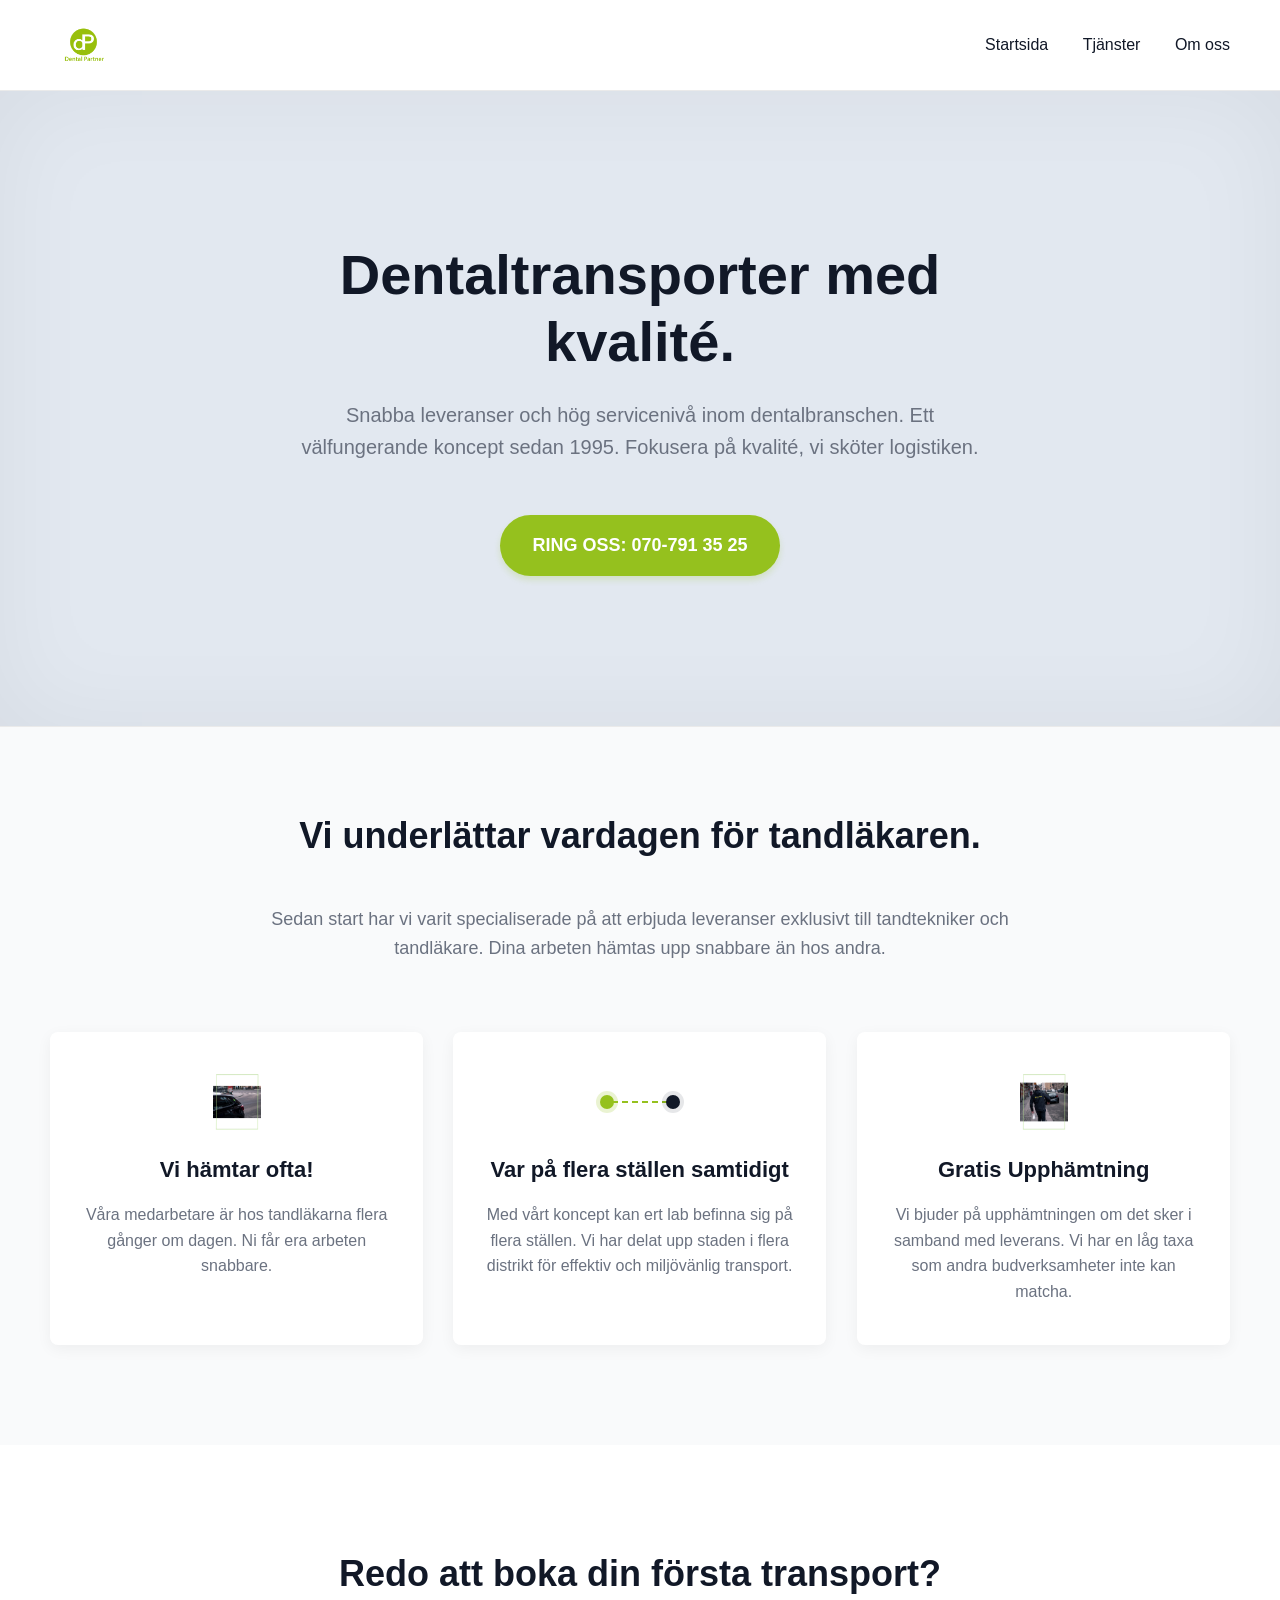
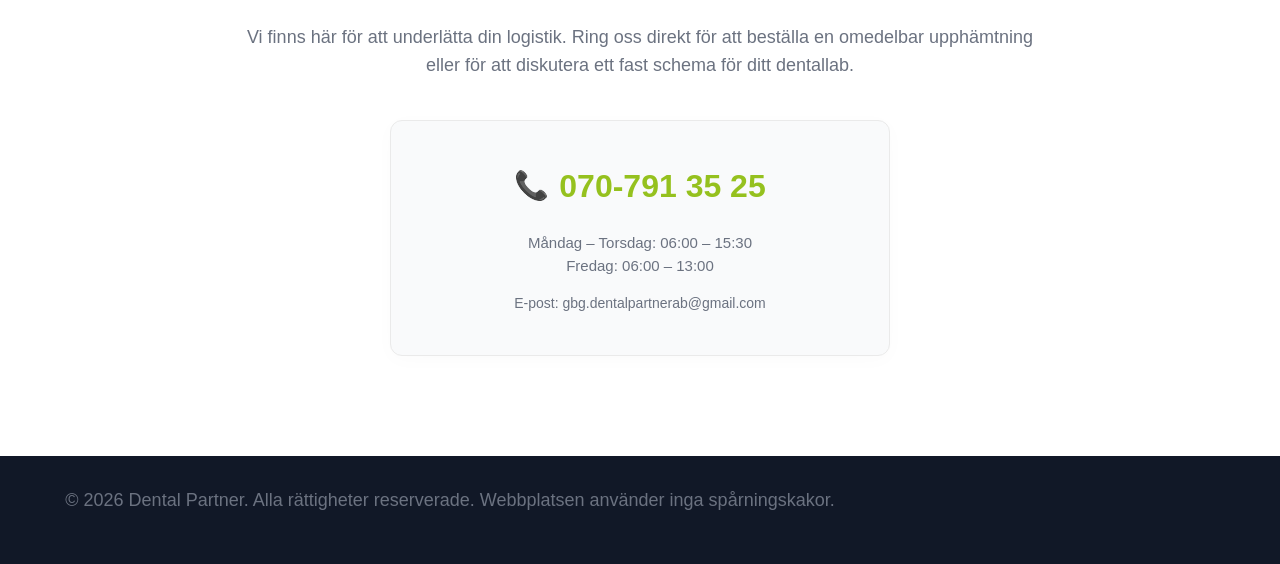
==== index.html @ 647fbd3c "Återställde lyxig parallax-design och lade in mjuk fade-in på startsidan" ====
<!DOCTYPE html>
<html lang="sv">
<head>
    <meta charset="UTF-8">
    <meta name="viewport" content="width=device-width, initial-scale=1.0">
    <title>Dental Partner | Specialiserad Dental Logistik</title>
    <link rel="stylesheet" href="css/style.css">
</head>
<body>

    <header>
        <a href="index.html" class="logo">
            <img src="images/logo.png" alt="Dental Partner Logotyp">
        </a>
        <nav>
            <a href="index.html">Startsida</a>
            <a href="tjanster.html">Tjänster</a>
            <a href="om-oss.html">Om oss</a>
        </nav>
    </header>

    <section class="hero parallax-container">
        <div class="hero-content fade-in">
            <h1>Dentaltransporter med kvalité.</h1>
            <p>Snabba leveranser och hög servicenivå inom dentalbranschen. Ett välfungerande koncept sedan 1995. Fokusera på kvalité, vi sköter logistiken.</p>
            <a href="tel:+46733211751" class="btn-primary">RING OSS: 070-791 35 25</a>
        </div>
    </section>

    <section class="bg-gray">
        <div class="container">
            <h2 class="fade-in" style="text-align: center; margin-bottom: 40px;">Vi underlättar vardagen för tandläkaren.</h2>
            <p class="fade-in" style="text-align: center; max-width: 800px; margin: 0 auto 50px auto;">Sedan start har vi varit specialiserade på att erbjuda leveranser exklusivt till tandtekniker och tandläkare. Dina arbeten hämtas upp snabbare än hos andra.</p>
            
            <div class="services-grid">
                <div class="service-card fade-in" style="transition-delay: 0.1s;">
                    <img src="images/golf-bil.jpg" alt="Vit VW Golf eller Polo" class="service-icon">
                    <h3>Vi hämtar ofta!</h3>
                    <p>Våra medarbetare är hos tandläkarna flera gånger om dagen. Ni får era arbeten snabbare.</p>
                </div>

                <div class="service-card fade-in" style="transition-delay: 0.2s;">
                    <div class="route-map-icon">
                        <span class="dot pin-a"></span>
                        <span class="line"></span>
                        <span class="dot pin-b"></span>
                    </div>
                    <h3>Var på flera ställen samtidigt</h3>
                    <p>Med vårt koncept kan ert lab befinna sig på flera ställen. Vi har delat upp staden i flera distrikt för effektiv och miljövänlig transport.</p>
                </div>

                <div class="service-card fade-in" style="transition-delay: 0.3s;">
                    <img src="images/papperspase.jpg" alt="Liten vit papperspåse" class="service-icon">
                    <h3>Gratis Upphämtning</h3>
                    <p>Vi bjuder på upphämtningen om det sker i samband med leverans. Vi har en låg taxa som andra budverksamheter inte kan matcha.</p>
                </div>
            </div>
        </div>
    </section>

    <section class="cta-section fade-in">
        <div class="container">
            <h2>Redo att boka din första transport?</h2>
            <p>Vi finns här för att underlätta din logistik. Ring oss direkt för att beställa en omedelbar upphämtning eller för att diskutera ett fast schema för ditt dentallab.</p>
            
            <div class="contact-box">
                <a href="tel:+46733211751" class="phone-link">
                    <span class="phone-icon">📞</span> 070-791 35 25
                </a>
                <p class="opening-hours">Måndag – Torsdag: 06:00 – 15:30 <br> Fredag: 06:00 – 13:00</p>
                <p class="email-text">E-post: gbg.dentalpartnerab@gmail.com</p>
            </div>
        </div>
    </section>

    <footer>
        <div class="container footer-content">
            <p>&copy; 2026 Dental Partner. Alla rättigheter reserverade. Webbplatsen använder inga spårningskakor.</p>
        </div>
    </footer>

    <!-- Script för fade-in effekter vid scroll -->
    <script>
        document.addEventListener("DOMContentLoaded", function() {
            const faders = document.querySelectorAll('.fade-in');
            const appearOptions = { threshold: 0.1, rootMargin: "0px 0px -50px 0px" };
            const appearOnScroll = new IntersectionObserver(function(entries, observer) {
                entries.forEach(entry => {
                    if (!entry.isIntersecting) return;
                    entry.target.classList.add('visible');
                    observer.unobserve(entry.target);
                });
            }, appearOptions);
            faders.forEach(fader => { appearOnScroll.observe(fader); });
            
            // Tvinga hero-innehållet att visas direkt när sidan laddas
            const heroContent = document.querySelector('.hero-content.fade-in');
            if(heroContent) {
                setTimeout(() => { heroContent.classList.add('visible'); }, 100);
            }
        });
    </script>
</body>
</html>
---- css/style.css ----
/* Grundläggande inställningar och färgvariabler */
:root {
  --color-brand-green: #95C11E;
  --color-brand-green-hover: #7ea319;
  --color-text-main: #111827;
  --color-text-muted: #6B7280;
  --color-bg-white: #FFFFFF;
  --color-bg-light-gray: #F9FAFB;
  --font-main: 'Helvetica Neue', Arial, sans-serif;
}

* {
  margin: 0;
  padding: 0;
  box-sizing: border-box;
}

body {
  font-family: var(--font-main);
  color: var(--color-text-main);
  background-color: var(--color-bg-white);
  line-height: 1.6;
  overflow-x: hidden;
}

/* Navigering */
header {
  display: flex;
  justify-content: space-between;
  align-items: center;
  padding: 20px 50px;
  background-color: var(--color-bg-white);
  border-bottom: 1px solid #eaeaea;
  position: sticky;
  top: 0;
  z-index: 100;
}

.logo {
  font-size: 24px;
  font-weight: bold;
  color: var(--color-brand-green);
  text-decoration: none;
  display: flex;
  align-items: center;
}

.logo img {
  max-height: 50px;
  width: auto;
}

nav a {
  margin-left: 30px;
  text-decoration: none;
  color: var(--color-text-main);
  font-weight: 500;
  transition: color 0.3s ease;
}

nav a:hover {
  color: var(--color-brand-green);
}

/* Knappar */
.btn-primary {
  background-color: var(--color-brand-green);
  color: white;
  padding: 12px 24px;
  text-decoration: none;
  font-weight: bold;
  border-radius: 4px;
  transition: background-color 0.3s ease;
  display: inline-block;
  margin-top: 20px;
}

.btn-primary:hover {
  background-color: var(--color-brand-green-hover);
}

/* Sektioner (Generell layout) */
section {
  padding: 80px 50px;
}

.bg-gray {
  background-color: var(--color-bg-light-gray);
}

h1 {
  font-size: 48px;
  margin-bottom: 20px;
  line-height: 1.2;
}

h2 {
  font-size: 36px;
  margin-bottom: 20px;
}

p {
  font-size: 18px;
  max-width: 800px;
  margin-bottom: 20px;
  color: var(--color-text-muted);
}

/* --- Hero-sektion (Standard för undersidor) --- */
.hero {
  text-align: center;
  padding: 120px 50px;
  background-color: var(--color-bg-light-gray);
  border-bottom: 1px solid #eaeaea;
}

.hero h1 {
  font-size: 56px;
  color: var(--color-text-main);
  max-width: 800px;
  margin: 0 auto 24px auto;
}

.hero p {
  font-size: 20px;
  max-width: 700px;
  margin: 0 auto 32px auto;
}

.hero .btn-primary {
  font-size: 18px;
  padding: 16px 32px;
  border-radius: 50px;
  box-shadow: 0 4px 6px rgba(149, 193, 30, 0.2);
}

/* --- Parallax Hero Sektion --- */
.parallax-container {
  position: relative;
  padding: 150px 50px;
  display: flex;
  align-items: center;
  justify-content: center;
  text-align: center;
  min-height: 70vh;
  
  /* REN OCH LYXIG PARALLAX - Redo för bild */
  background-color: #E2E8F0; /* En mjuk, lyxig silvergrå bas */
  
  /* LÄGG TILL EN BILD SÅ HÄR (ta bort // framför när du har en bild i images-mappen): */
   background-image: url('../images/hero-bg.jpg'); */
  
  background-attachment: fixed;
  background-position: center;
  background-repeat: no-repeat;
  background-size: cover;
  
  /* En subtil inre skugga för att rama in texten snyggt */
  box-shadow: inset 0 0 100px rgba(0,0,0,0.05); 
}

/* Mindre höjd för parallax på undersidor */
.parallax-container.sm {
    min-height: 40vh;
    padding: 100px 50px;
}

/* Innehållet överst i Parallaxen */
.hero-content {
  position: relative;
  z-index: 2;
  max-width: 800px;
  margin: 0 auto;
}

.hero-content h1 {
  font-size: 56px;
  color: var(--color-text-main);
  margin-bottom: 24px;
}

.hero-content p {
  font-size: 20px;
  color: var(--color-text-muted);
  margin-bottom: 32px;
}

.hero-content .btn-primary {
  font-size: 18px;
  padding: 16px 32px;
  border-radius: 50px;
  box-shadow: 0 4px 6px rgba(149, 193, 30, 0.2);
}

/* Container för att hålla innehållet centrerat */
.container {
  max-width: 1200px;
  margin: 0 auto;
}

/* Rutnätet för tjänsterna */
.services-grid {
  display: grid;
  grid-template-columns: repeat(auto-fit, minmax(300px, 1fr));
  gap: 30px;
  padding: 20px 0;
}

/* Designen för varje enskilt kort */
.service-card {
  background-color: var(--color-bg-white);
  padding: 40px 30px;
  border-radius: 8px;
  box-shadow: 0 4px 15px rgba(0, 0, 0, 0.05);
  text-align: center;
  transition: transform 0.3s ease;
}

.service-card:hover {
  transform: translateY(-5px);
}

.service-card h3 {
  font-size: 22px;
  margin-bottom: 15px;
  color: var(--color-text-main);
}

.service-card p {
  font-size: 16px;
  margin-bottom: 0;
}

/* Ikoner/bilder i tjänstekorten */
.service-icon {
  max-height: 60px;
  width: auto;
  margin-bottom: 20px;
  display: block;
  margin-left: auto;
  margin-right: auto;
  transition: transform 0.3s ease;
}

.service-card:hover .service-icon {
  transform: scale(1.1);
}

/* Den kodbaserade rutt-kartan */
.route-map-icon {
  width: 100px;
  height: 60px;
  margin: 0 auto 20px auto;
  display: flex;
  align-items: center;
  justify-content: space-between;
  position: relative;
  padding: 0 10px;
}

.route-map-icon .dot {
  width: 14px;
  height: 14px;
  background-color: var(--color-brand-green);
  border-radius: 50%;
  position: relative;
  z-index: 2;
  box-shadow: 0 0 0 4px rgba(149, 193, 30, 0.2);
}

.route-map-icon .pin-b {
  background-color: var(--color-text-main);
  box-shadow: 0 0 0 4px rgba(17, 24, 39, 0.1);
  animation: pulse 2s infinite;
}

.route-map-icon .line {
  flex-grow: 1;
  height: 2px;
  border-bottom: 2px dashed var(--color-brand-green);
  position: relative;
  top: 0px;
  z-index: 1;
  margin: 0 -2px;
}

@keyframes pulse {
  0% { box-shadow: 0 0 0 0 rgba(149, 193, 30, 0.7); }
  70% { box-shadow: 0 0 0 10px rgba(149, 193, 30, 0); }
  100% { box-shadow: 0 0 0 0 rgba(149, 193, 30, 0); }
}

.service-card:hover .route-map-icon .dot {
  transform: scale(1.1);
}

/* Kontakt/CTA Sektion */
.cta-section {
  text-align: center;
  padding: 100px 50px;
  background-color: var(--color-bg-white);
}

.cta-section h2 {
  color: var(--color-text-main);
  margin-bottom: 20px;
}

.cta-section p {
  margin: 0 auto 40px auto;
}

.contact-box {
  background-color: var(--color-bg-light-gray);
  padding: 40px;
  border-radius: 12px;
  display: inline-block;
  max-width: 500px;
  width: 100%;
  box-shadow: 0 4px 20px rgba(0, 0, 0, 0.02);
  border: 1px solid #eaeaea;
}

.phone-link {
  font-size: 32px;
  font-weight: bold;
  color: var(--color-brand-green);
  text-decoration: none;
  display: inline-flex;
  align-items: center;
  gap: 10px;
  margin-bottom: 20px;
  transition: color 0.3s ease, transform 0.3s ease;
}

.phone-link:hover {
  color: var(--color-brand-green-hover);
  transform: scale(1.02);
}

.phone-icon {
  font-size: 28px;
}

.opening-hours {
  font-size: 15px !important;
  color: var(--color-text-muted);
  line-height: 1.5;
  margin-bottom: 15px !important;
}

.email-text {
  font-size: 14px !important;
  margin-bottom: 0 !important;
}

/* Sidfot */
footer {
  background-color: var(--color-text-main);
  color: #9CA3AF;
  padding: 30px 50px;
  text-align: center;
  font-size: 14px;
}

/* Styling för fördjupningssidan (Tjänster) */
.features-list {
  display: flex;
  flex-direction: column;
  gap: 40px;
}

.feature-item {
  background-color: var(--color-bg-white);
  padding: 40px;
  border-radius: 8px;
  box-shadow: 0 2px 10px rgba(0, 0, 0, 0.02);
  border-left: 5px solid var(--color-brand-green);
}

.feature-text h2 {
  font-size: 26px;
  margin-bottom: 15px;
  color: var(--color-text-main);
}

.feature-text p {
  font-size: 16px;
  line-height: 1.7;
  margin-bottom: 0;
  max-width: 100%;
}

/* Layout för Om oss-sidan */
.about-layout {
  display: flex;
  flex-direction: column;
  gap: 50px;
}

.stats-grid {
  display: grid;
  grid-template-columns: repeat(auto-fit, minmax(200px, 1fr));
  gap: 20px;
  margin-top: 20px;
}

.stat-box {
  background-color: var(--color-bg-white);
  padding: 30px;
  border-radius: 8px;
  text-align: center;
  box-shadow: 0 4px 15px rgba(0, 0, 0, 0.02);
  border: 1px solid #eaeaea;
}

.stat-number {
  display: block;
  font-size: 42px;
  font-weight: bold;
  color: var(--color-brand-green);
  margin-bottom: 5px;
}

.stat-label {
  font-size: 14px;
  color: var(--color-text-muted);
  text-transform: uppercase;
  letter-spacing: 1px;
  font-weight: bold;
}

@media (min-width: 768px) {
  .about-layout {
    flex-direction: row;
    align-items: center;
  }
  .about-main-text {
    flex: 1;
  }
  .stats-grid {
    flex: 1;
    grid-template-columns: 1fr;
  }
}

/* --- Fade-in effekter --- */
.fade-in {
  opacity: 0;
  transform: translateY(30px);
  transition: opacity 0.8s ease-out, transform 0.8s ease-out;
  will-change: opacity, transform;
}

.fade-in.visible {
  opacity: 1;
  transform: translateY(0);
}
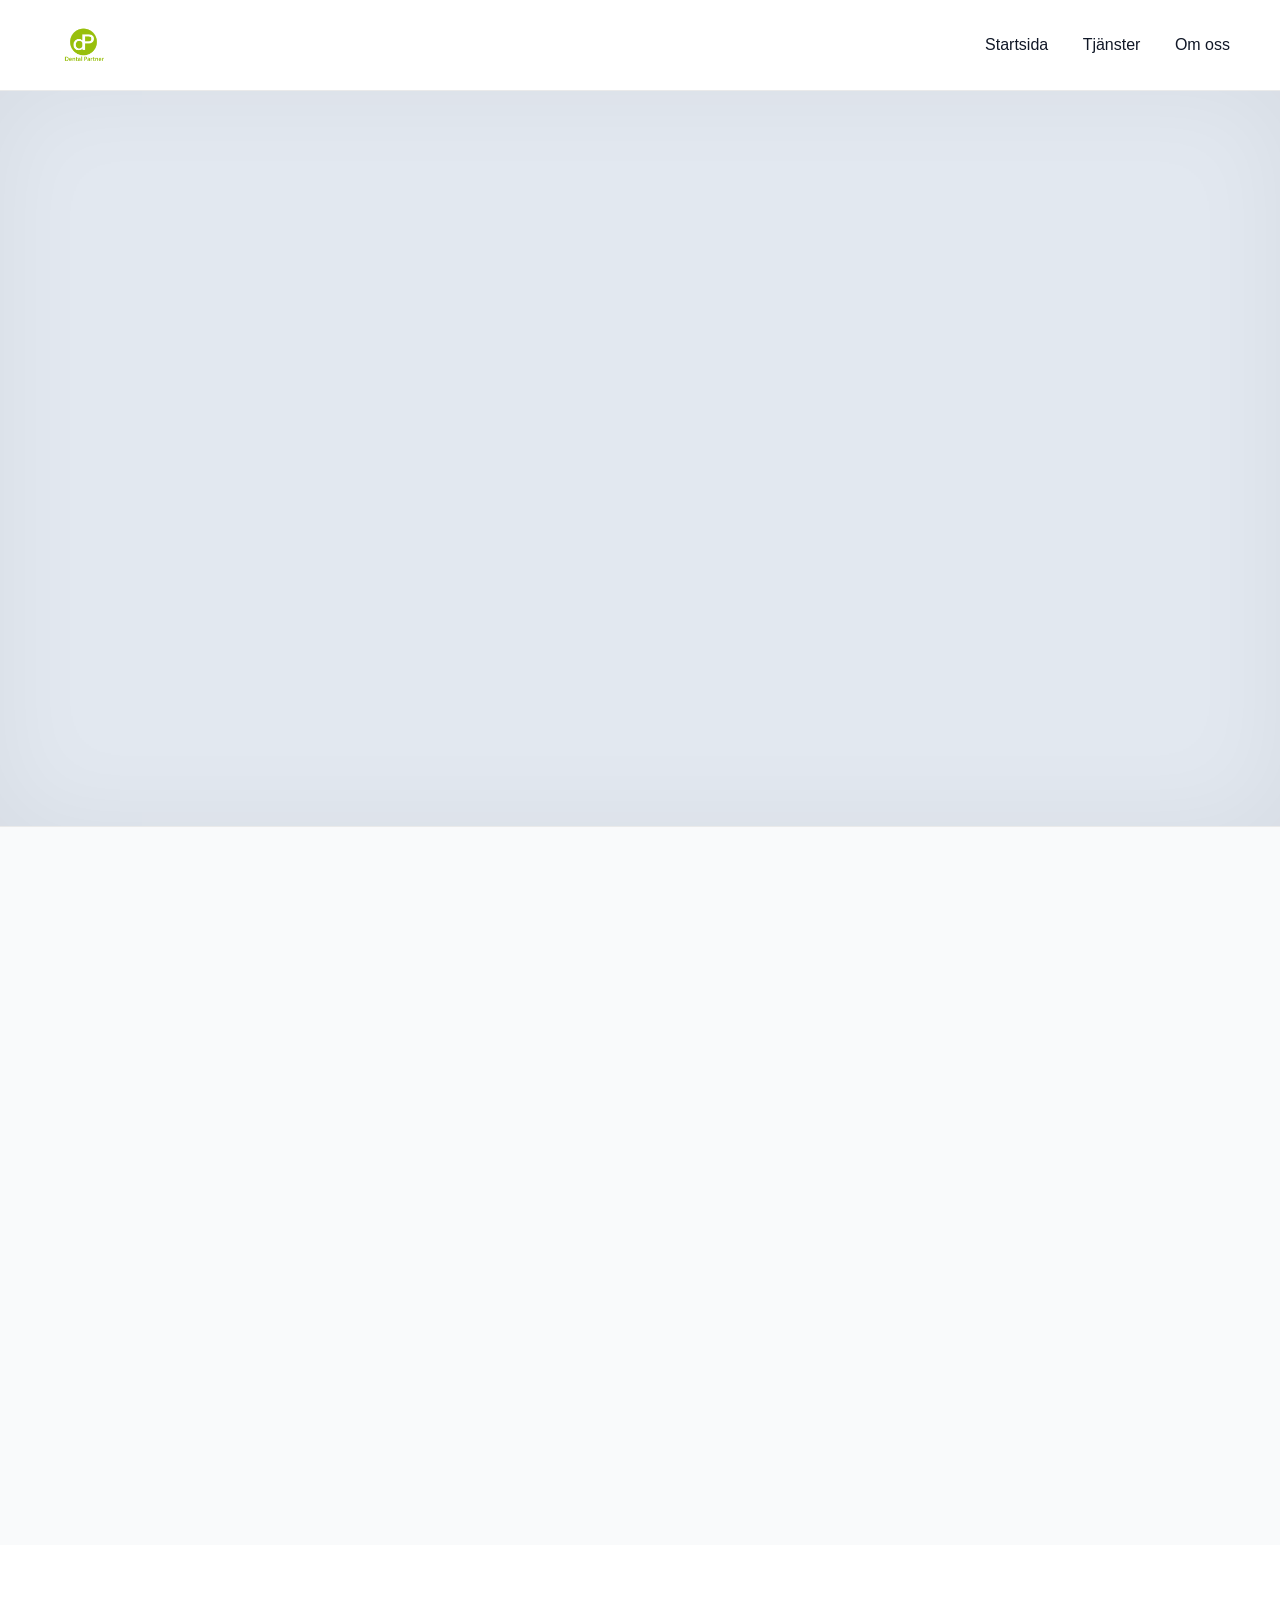
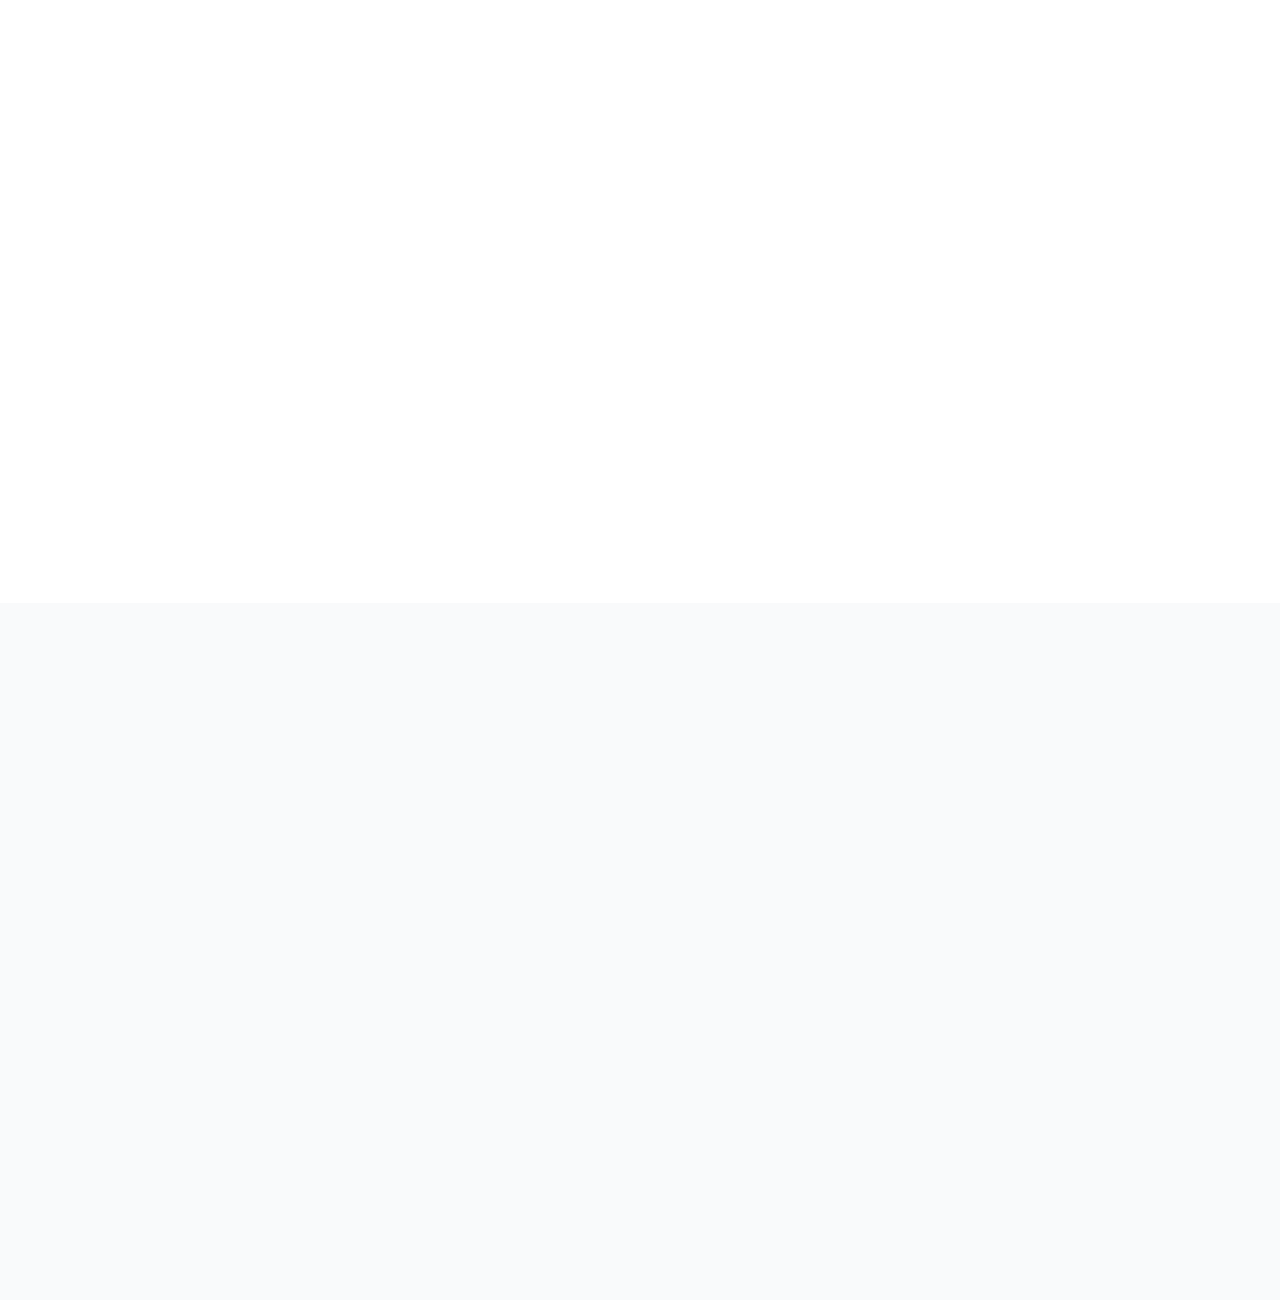
==== commit ecaa1bcd: "Integrerade avancerad Kinetisk Reveal och Dynamisk ruttspårning via scroll" ====
--- a/index.html
+++ b/index.html
@@ -58,47 +58,37 @@
         </div>
     </section>
 
-    <section class="cta-section fade-in">
+    <section class="kinetic-section">
         <div class="container">
-            <h2>Redo att boka din första transport?</h2>
-            <p>Vi finns här för att underlätta din logistik. Ring oss direkt för att beställa en omedelbar upphämtning eller för att diskutera ett fast schema för ditt dentallab.</p>
+            <h2 class="fade-in" style="text-align: center; margin-bottom: 40px;">Sömlös integration i ert flöde</h2>
             
-            <div class="contact-box">
-                <a href="tel:+46733211751" class="phone-link">
-                    <span class="phone-icon">📞</span> 070-791 35 25
-                </a>
-                <p class="opening-hours">Måndag – Torsdag: 06:00 – 15:30 <br> Fredag: 06:00 – 13:00</p>
-                <p class="email-text">E-post: gbg.dentalpartnerab@gmail.com</p>
+            <div class="kinetic-wrapper fade-in">
+                <div class="kinetic-inside">
+                    <div class="kinetic-inside-content">
+                        <h3>Vägen från Lab till Klinik</h3>
+                        <p>Vår logistik arbetar dynamiskt i bakgrunden så att ni kan fokusera helt på hantverket och patienten.</p>
+                    </div>
+                </div>
+                <div class="kinetic-door door-top">
+                    <span class="kinetic-icon">🦷</span>
+                    <h3>Lab till Klinik</h3>
+                </div>
+                <div class="kinetic-door door-bottom">
+                    <p>Scrolla för att se insidan ↓</p>
+                </div>
             </div>
         </div>
     </section>
 
-    <footer>
-        <div class="container footer-content">
-            <p>&copy; 2026 Dental Partner. Alla rättigheter reserverade. Webbplatsen använder inga spårningskakor.</p>
-        </div>
-    </footer>
-
-    <!-- Script för fade-in effekter vid scroll -->
-    <script>
-        document.addEventListener("DOMContentLoaded", function() {
-            const faders = document.querySelectorAll('.fade-in');
-            const appearOptions = { threshold: 0.1, rootMargin: "0px 0px -50px 0px" };
-            const appearOnScroll = new IntersectionObserver(function(entries, observer) {
-                entries.forEach(entry => {
-                    if (!entry.isIntersecting) return;
-                    entry.target.classList.add('visible');
-                    observer.unobserve(entry.target);
-                });
-            }, appearOptions);
-            faders.forEach(fader => { appearOnScroll.observe(fader); });
-            
-            // Tvinga hero-innehållet att visas direkt när sidan laddas
-            const heroContent = document.querySelector('.hero-content.fade-in');
-            if(heroContent) {
-                setTimeout(() => { heroContent.classList.add('visible'); }, 100);
-            }
-        });
-    </script>
-</body>
-</html>+    <section class="dynamic-route-section">
+        <div class="container">
+            <h2 class="fade-in" style="text-align: center; margin-bottom: 40px;">Följ er leverans i realtid</h2>
+            <div class="route-map-container fade-in">
+                
+                <svg class="route-svg" viewBox="0 0 800 400" preserveAspectRatio="xMidYMid meet">
+                    <path id="route-path" d="M 50 350 C 150 350, 200 150, 400 150 C 600 150, 650 50, 750 50" fill="none" stroke="#E2E8F0" stroke-width="8" stroke-linecap="round"/>
+                    
+                    <path id="route-path-active" d="M 50 350 C 150 350, 200 150, 400 150 C 600 150, 650 50, 750 50" fill="none" stroke="var(--color-brand-green)" stroke-width="8" stroke-linecap="round"/>
+                    
+                    <circle cx="50" cy="350" r="12" fill="var(--color-brand-green)" />
+                    <text x="50" y="385" text-anchor="middle" font-family="sans-serif" font-weight="bold" fill="var
--- a/css/style.css
+++ b/css/style.css
@@ -143,34 +143,30 @@
   justify-content: center;
   text-align: center;
   min-height: 70vh;
-  
-  /* REN OCH LYXIG PARALLAX - Redo för bild */
-  background-color: #E2E8F0; /* En mjuk, lyxig silvergrå bas */
-  
-  /* LÄGG TILL EN BILD SÅ HÄR (ta bort // framför när du har en bild i images-mappen): */
-   background-image: url('../images/hero-bg.jpg'); */
-  
+  background-color: #E2E8F0;
+  background-image: url('../images/hero-bg.jpg');
   background-attachment: fixed;
   background-position: center;
   background-repeat: no-repeat;
   background-size: cover;
-  
-  /* En subtil inre skugga för att rama in texten snyggt */
   box-shadow: inset 0 0 100px rgba(0,0,0,0.05); 
 }
 
-/* Mindre höjd för parallax på undersidor */
 .parallax-container.sm {
     min-height: 40vh;
     padding: 100px 50px;
 }
 
-/* Innehållet överst i Parallaxen */
 .hero-content {
   position: relative;
   z-index: 2;
   max-width: 800px;
   margin: 0 auto;
+  background: rgba(255, 255, 255, 0.85); 
+  padding: 50px;
+  border-radius: 16px; 
+  box-shadow: 0 10px 30px rgba(0, 0, 0, 0.1); 
+  backdrop-filter: blur(5px); 
 }
 
 .hero-content h1 {
@@ -192,13 +188,11 @@
   box-shadow: 0 4px 6px rgba(149, 193, 30, 0.2);
 }
 
-/* Container för att hålla innehållet centrerat */
 .container {
   max-width: 1200px;
   margin: 0 auto;
 }
 
-/* Rutnätet för tjänsterna */
 .services-grid {
   display: grid;
   grid-template-columns: repeat(auto-fit, minmax(300px, 1fr));
@@ -206,7 +200,6 @@
   padding: 20px 0;
 }
 
-/* Designen för varje enskilt kort */
 .service-card {
   background-color: var(--color-bg-white);
   padding: 40px 30px;
@@ -231,7 +224,6 @@
   margin-bottom: 0;
 }
 
-/* Ikoner/bilder i tjänstekorten */
 .service-icon {
   max-height: 60px;
   width: auto;
@@ -246,7 +238,6 @@
   transform: scale(1.1);
 }
 
-/* Den kodbaserade rutt-kartan */
 .route-map-icon {
   width: 100px;
   height: 60px;
@@ -294,7 +285,6 @@
   transform: scale(1.1);
 }
 
-/* Kontakt/CTA Sektion */
 .cta-section {
   text-align: center;
   padding: 100px 50px;
@@ -354,7 +344,6 @@
   margin-bottom: 0 !important;
 }
 
-/* Sidfot */
 footer {
   background-color: var(--color-text-main);
   color: #9CA3AF;
@@ -363,7 +352,6 @@
   font-size: 14px;
 }
 
-/* Styling för fördjupningssidan (Tjänster) */
 .features-list {
   display: flex;
   flex-direction: column;
@@ -391,7 +379,6 @@
   max-width: 100%;
 }
 
-/* Layout för Om oss-sidan */
 .about-layout {
   display: flex;
   flex-direction: column;
@@ -455,4 +442,134 @@
 .fade-in.visible {
   opacity: 1;
   transform: translateY(0);
+}
+
+/* --- Kinetisk Reveal Effekt --- */
+.kinetic-section {
+  background-color: var(--color-bg-white);
+}
+
+.kinetic-wrapper {
+  position: relative;
+  max-width: 600px;
+  height: 400px;
+  margin: 0 auto;
+  border-radius: 16px;
+  overflow: hidden;
+  box-shadow: 0 10px 40px rgba(0, 0, 0, 0.1);
+  background-image: url('../images/hero-bg.jpg');
+  background-size: cover;
+  background-position: center;
+}
+
+.kinetic-inside {
+  position: absolute;
+  top: 0; left: 0; width: 100%; height: 100%;
+  display: flex;
+  align-items: center;
+  justify-content: center;
+  text-align: center;
+  padding: 40px;
+  background: rgba(255, 255, 255, 0.85); 
+  backdrop-filter: blur(8px);
+  z-index: 1;
+}
+
+.kinetic-inside-content h3 {
+  color: var(--color-brand-green);
+  font-size: 28px;
+  margin-bottom: 10px;
+}
+
+.kinetic-door {
+  position: absolute;
+  left: 0;
+  width: 100%;
+  height: 50%;
+  background-color: var(--color-bg-white);
+  z-index: 2;
+  display: flex;
+  flex-direction: column;
+  align-items: center;
+  justify-content: center;
+  transition: transform 1.2s cubic-bezier(0.77, 0, 0.175, 1);
+}
+
+.door-top {
+  top: 0;
+  border-bottom: 1px solid rgba(149, 193, 30, 0.2); 
+}
+
+.door-bottom {
+  bottom: 0;
+  border-top: none;
+}
+
+.kinetic-icon {
+  font-size: 48px;
+  margin-bottom: 10px;
+}
+
+.door-top h3 {
+  margin: 0;
+  color: var(--color-text-main);
+}
+
+.door-bottom p {
+  margin: 0;
+  color: var(--color-text-muted);
+  font-size: 14px;
+  text-transform: uppercase;
+  letter-spacing: 1px;
+}
+
+.kinetic-wrapper.is-open .door-top {
+  transform: translateY(-100%);
+}
+
+.kinetic-wrapper.is-open .door-bottom {
+  transform: translateY(100%);
+}
+
+/* --- Dynamisk Ruttspårning --- */
+.dynamic-route-section {
+  background-color: var(--color-bg-light-gray);
+}
+
+.route-map-container {
+  position: relative;
+  max-width: 800px;
+  margin: 0 auto;
+  background: var(--color-bg-white);
+  border-radius: 16px;
+  padding: 40px;
+  box-shadow: 0 10px 30px rgba(0, 0, 0, 0.05);
+}
+
+.route-svg {
+  width: 100%;
+  height: auto;
+  display: block;
+  overflow: visible;
+}
+
+#route-path-active {
+  transition: stroke-dashoffset 0.1s ease-out;
+}
+
+.van-icon {
+  position: absolute;
+  font-size: 32px;
+  top: 0;
+  left: 0;
+  transform: translate(-50%, -50%);
+  opacity: 0;
+  transition: opacity 0.3s ease;
+  filter: drop-shadow(0 4px 6px rgba(0,0,0,0.2));
+  z-index: 10;
+  pointer-events: none;
+}
+
+.van-icon.visible {
+  opacity: 1;
 }
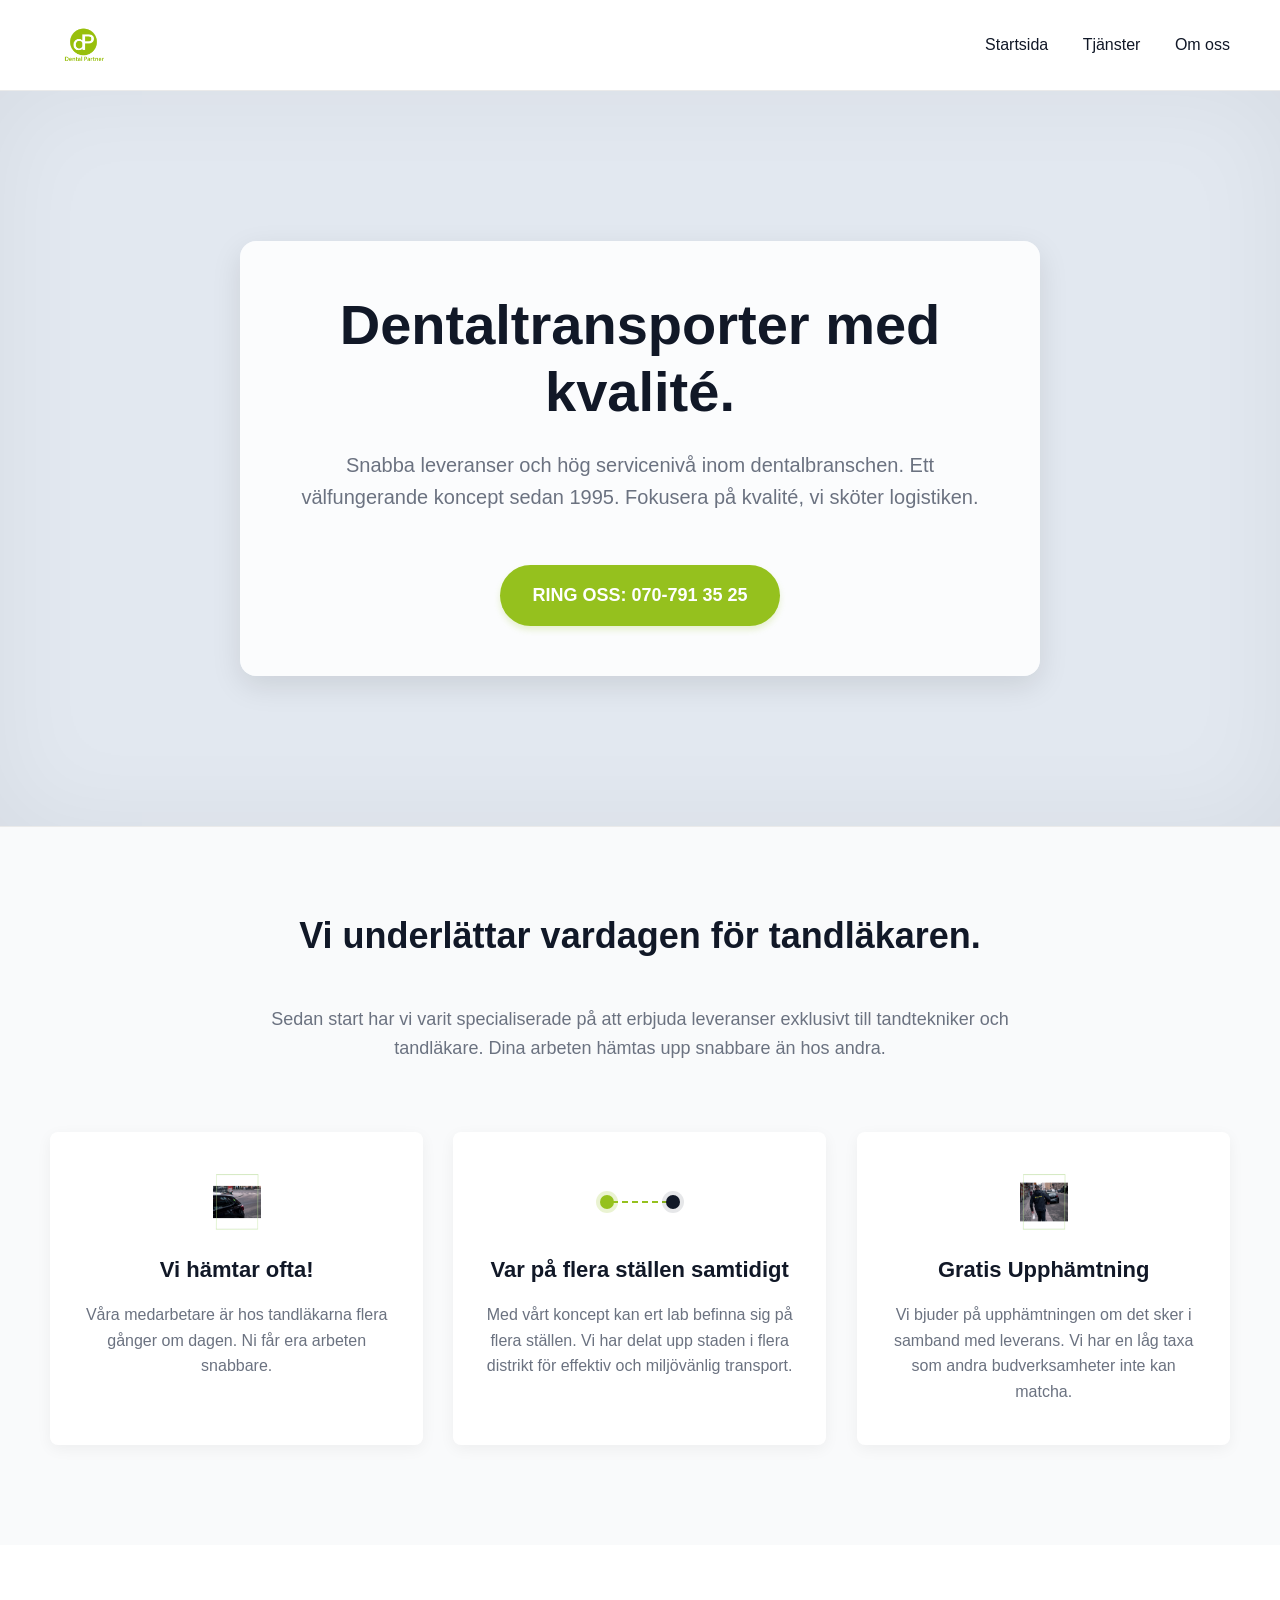
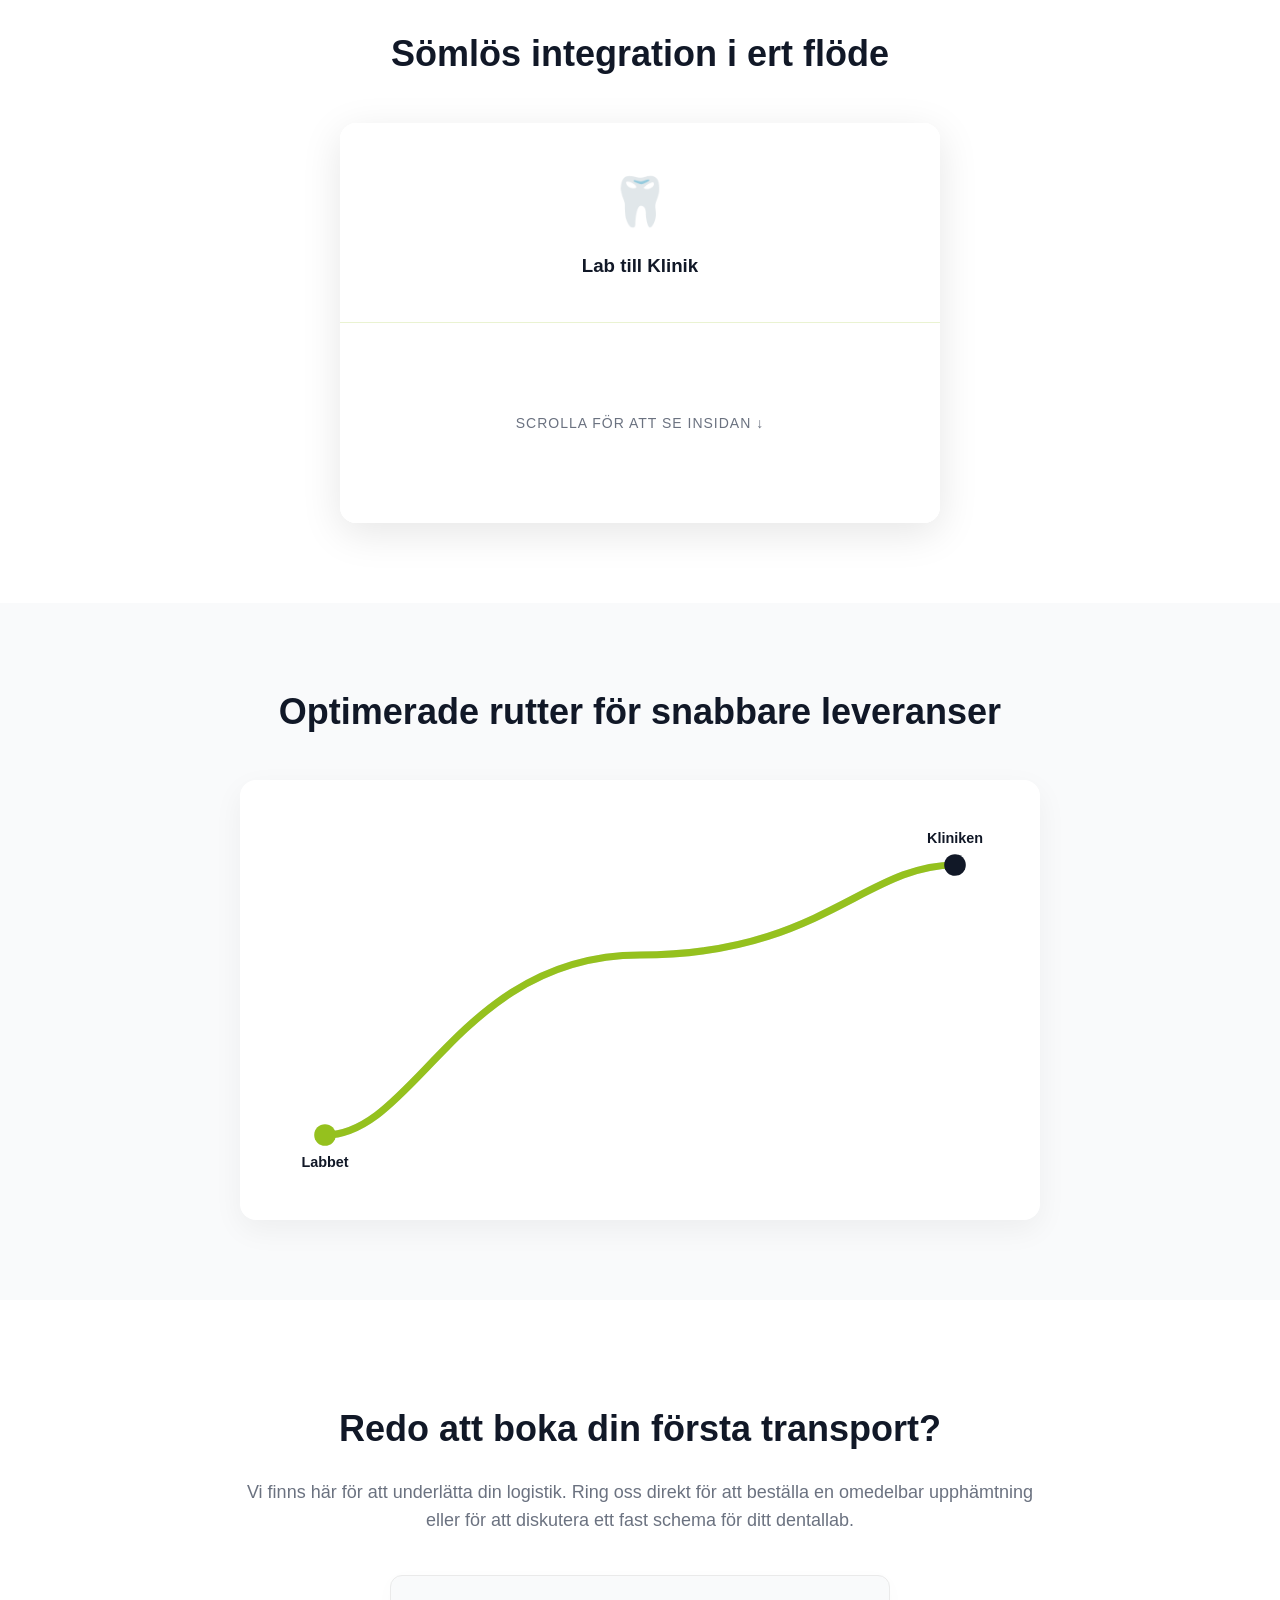
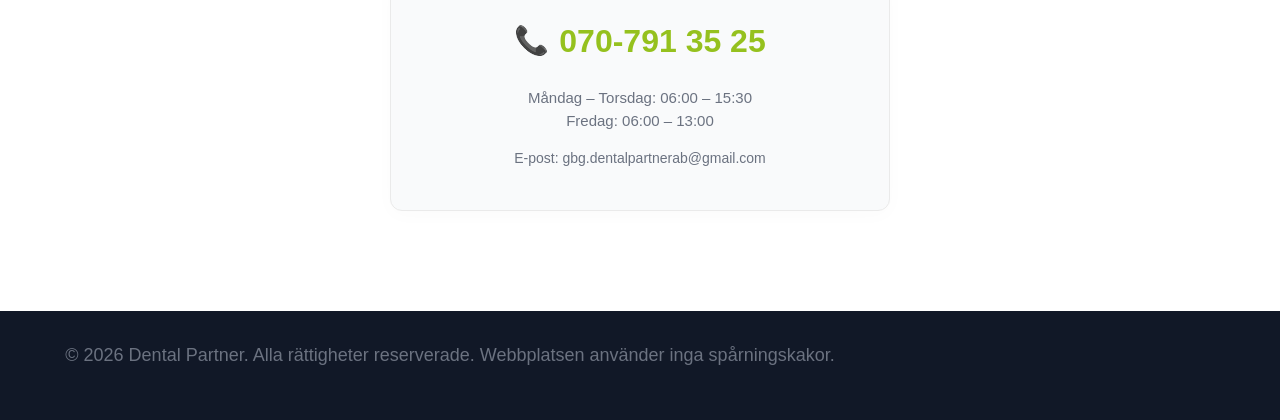
==== commit 311cbe01: "Ändrade rubrik för animationssektionen för att ge korrekta förväntningar" ====
--- a/index.html
+++ b/index.html
@@ -20,7 +20,7 @@
     </header>
 
     <section class="hero parallax-container">
-        <div class="hero-content fade-in">
+        <div class="hero-content hero-animate">
             <h1>Dentaltransporter med kvalité.</h1>
             <p>Snabba leveranser och hög servicenivå inom dentalbranschen. Ett välfungerande koncept sedan 1995. Fokusera på kvalité, vi sköter logistiken.</p>
             <a href="tel:+46733211751" class="btn-primary">RING OSS: 070-791 35 25</a>
@@ -82,13 +82,122 @@
 
     <section class="dynamic-route-section">
         <div class="container">
-            <h2 class="fade-in" style="text-align: center; margin-bottom: 40px;">Följ er leverans i realtid</h2>
+            <h2 class="fade-in" style="text-align: center; margin-bottom: 40px;">Optimerade rutter för snabbare leveranser</h2>
             <div class="route-map-container fade-in">
                 
                 <svg class="route-svg" viewBox="0 0 800 400" preserveAspectRatio="xMidYMid meet">
                     <path id="route-path" d="M 50 350 C 150 350, 200 150, 400 150 C 600 150, 650 50, 750 50" fill="none" stroke="#E2E8F0" stroke-width="8" stroke-linecap="round"/>
-                    
                     <path id="route-path-active" d="M 50 350 C 150 350, 200 150, 400 150 C 600 150, 650 50, 750 50" fill="none" stroke="var(--color-brand-green)" stroke-width="8" stroke-linecap="round"/>
                     
                     <circle cx="50" cy="350" r="12" fill="var(--color-brand-green)" />
-                    <text x="50" y="385" text-anchor="middle" font-family="sans-serif" font-weight="bold" fill="var+                    <text x="50" y="385" text-anchor="middle" font-family="sans-serif" font-weight="bold" fill="var(--color-text-main)">Labbet</text>
+                    
+                    <circle cx="750" cy="50" r="12" fill="var(--color-text-main)" />
+                    <text x="750" y="25" text-anchor="middle" font-family="sans-serif" font-weight="bold" fill="var(--color-text-main)">Kliniken</text>
+                </svg>
+                
+                <div class="van-icon" id="van-icon">🚐</div>
+            </div>
+        </div>
+    </section>
+
+    <section class="cta-section fade-in">
+        <div class="container">
+            <h2>Redo att boka din första transport?</h2>
+            <p>Vi finns här för att underlätta din logistik. Ring oss direkt för att beställa en omedelbar upphämtning eller för att diskutera ett fast schema för ditt dentallab.</p>
+            
+            <div class="contact-box">
+                <a href="tel:+46733211751" class="phone-link">
+                    <span class="phone-icon">📞</span> 070-791 35 25
+                </a>
+                <p class="opening-hours">Måndag – Torsdag: 06:00 – 15:30 <br> Fredag: 06:00 – 13:00</p>
+                <p class="email-text">E-post: gbg.dentalpartnerab@gmail.com</p>
+            </div>
+        </div>
+    </section>
+
+    <footer>
+        <div class="container footer-content">
+            <p>&copy; 2026 Dental Partner. Alla rättigheter reserverade. Webbplatsen använder inga spårningskakor.</p>
+        </div>
+    </footer>
+
+    <script>
+        function initAnimations() {
+            // --- 1. Fade-in effekter ---
+            const faders = document.querySelectorAll('.fade-in');
+            const appearOptions = { threshold: 0.1, rootMargin: "0px 0px -50px 0px" };
+            const appearOnScroll = new IntersectionObserver(function(entries, observer) {
+                entries.forEach(entry => {
+                    if (!entry.isIntersecting) return;
+                    entry.target.classList.add('visible');
+                    observer.unobserve(entry.target);
+                });
+            }, appearOptions);
+            faders.forEach(fader => { appearOnScroll.observe(fader); });
+
+            // Försäkra att element syns om JS fastnar
+            setTimeout(() => {
+                faders.forEach(fader => fader.classList.add('visible'));
+            }, 1500);
+
+            // --- 2. Kinetisk Reveal Effekt ---
+            const kineticBox = document.querySelector('.kinetic-wrapper');
+            if (kineticBox) {
+                const kineticObserver = new IntersectionObserver((entries) => {
+                    entries.forEach(entry => {
+                        if (entry.isIntersecting) entry.target.classList.add('is-open');
+                        else entry.target.classList.remove('is-open');
+                    });
+                }, { threshold: 0.5 });
+                kineticObserver.observe(kineticBox);
+            }
+
+            // --- 3. Dynamisk Ruttspårning ---
+            const routeSection = document.querySelector('.dynamic-route-section');
+            const pathActive = document.getElementById('route-path-active');
+            const vanIcon = document.getElementById('van-icon');
+
+            if (routeSection && pathActive && vanIcon) {
+                const pathLength = pathActive.getTotalLength();
+                pathActive.style.strokeDasharray = pathLength;
+                pathActive.style.strokeDashoffset = pathLength;
+                
+                window.addEventListener('scroll', () => {
+                    const rect = routeSection.getBoundingClientRect();
+                    const windowHeight = window.innerHeight;
+                    
+                    if (rect.top < windowHeight && rect.bottom > 0) {
+                        let progress = (windowHeight - rect.top) / (rect.height + windowHeight * 0.5);
+                        progress = Math.max(0, Math.min(1, progress));
+                        
+                        pathActive.style.strokeDashoffset = pathLength - (progress * pathLength);
+                        
+                        if (progress > 0.05 && progress < 0.95) {
+                            vanIcon.classList.add('visible');
+                            const point = pathActive.getPointAtLength(progress * pathLength);
+                            const svg = document.querySelector('.route-svg');
+                            const svgRect = svg.getBoundingClientRect();
+                            
+                            const scaleX = svgRect.width / 800;
+                            const scaleY = svgRect.height / 400;
+                            
+                            vanIcon.style.left = (40 + point.x * scaleX) + 'px';
+                            vanIcon.style.top = (40 + point.y * scaleY) + 'px';
+                        } else {
+                            vanIcon.classList.remove('visible');
+                        }
+                    }
+                });
+            }
+        }
+
+        // Bomb-säker initiering av scriptet oavsett webbläsarmiljö
+        if (document.readyState === 'loading') {
+            document.addEventListener('DOMContentLoaded', initAnimations);
+        } else {
+            initAnimations();
+        }
+    </script>
+</body>
+</html>
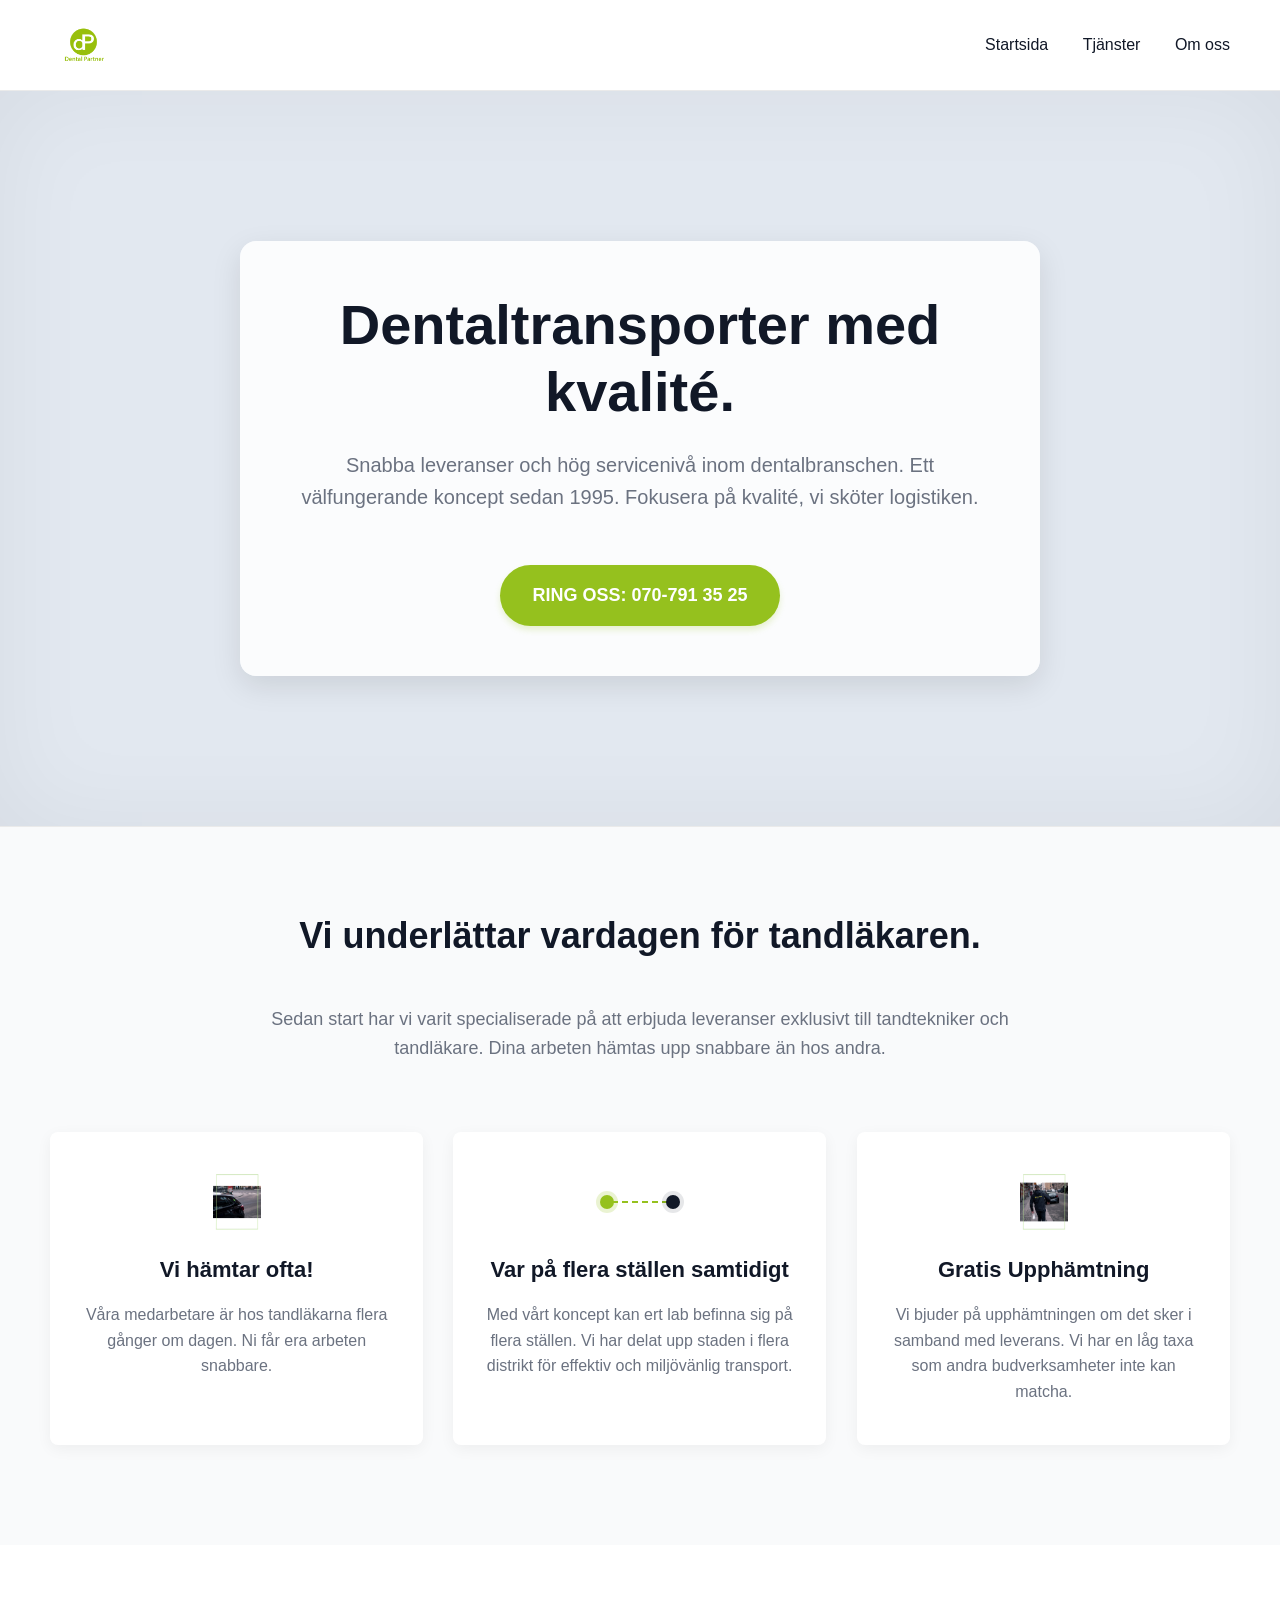
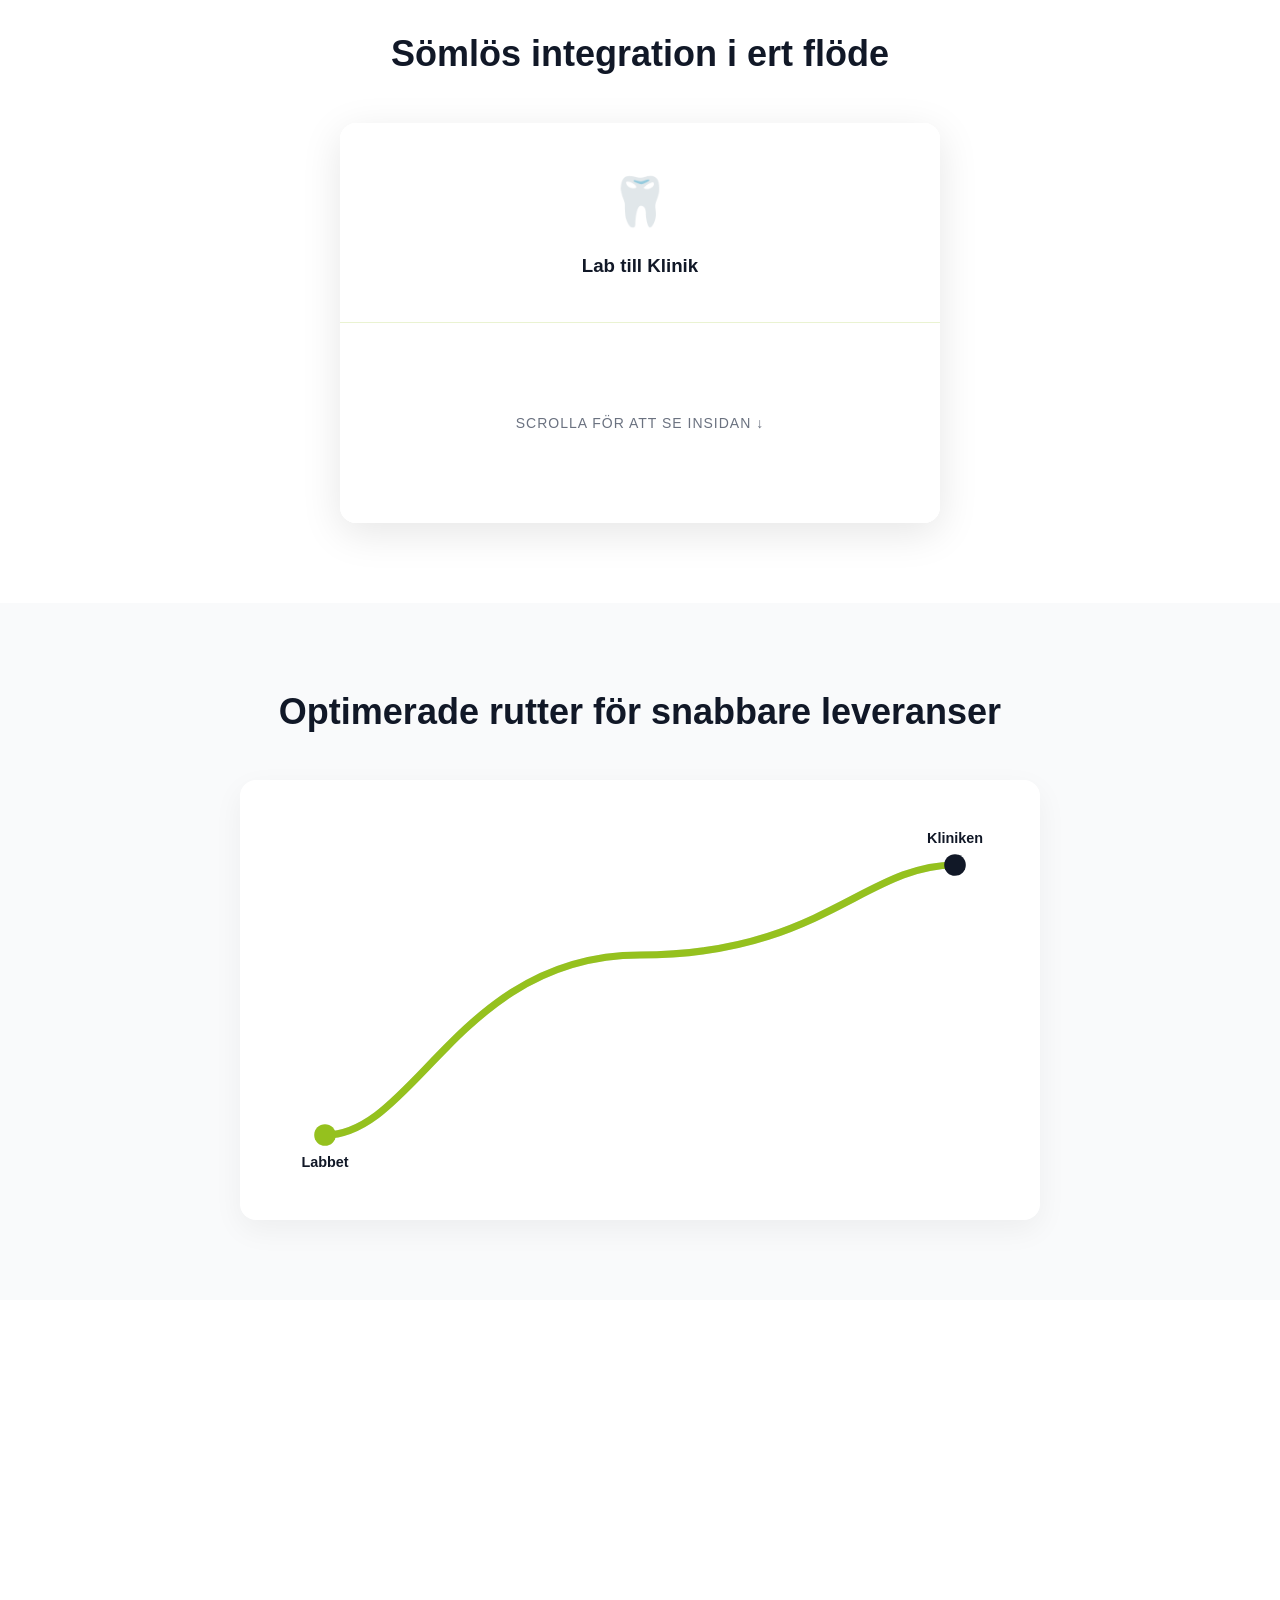
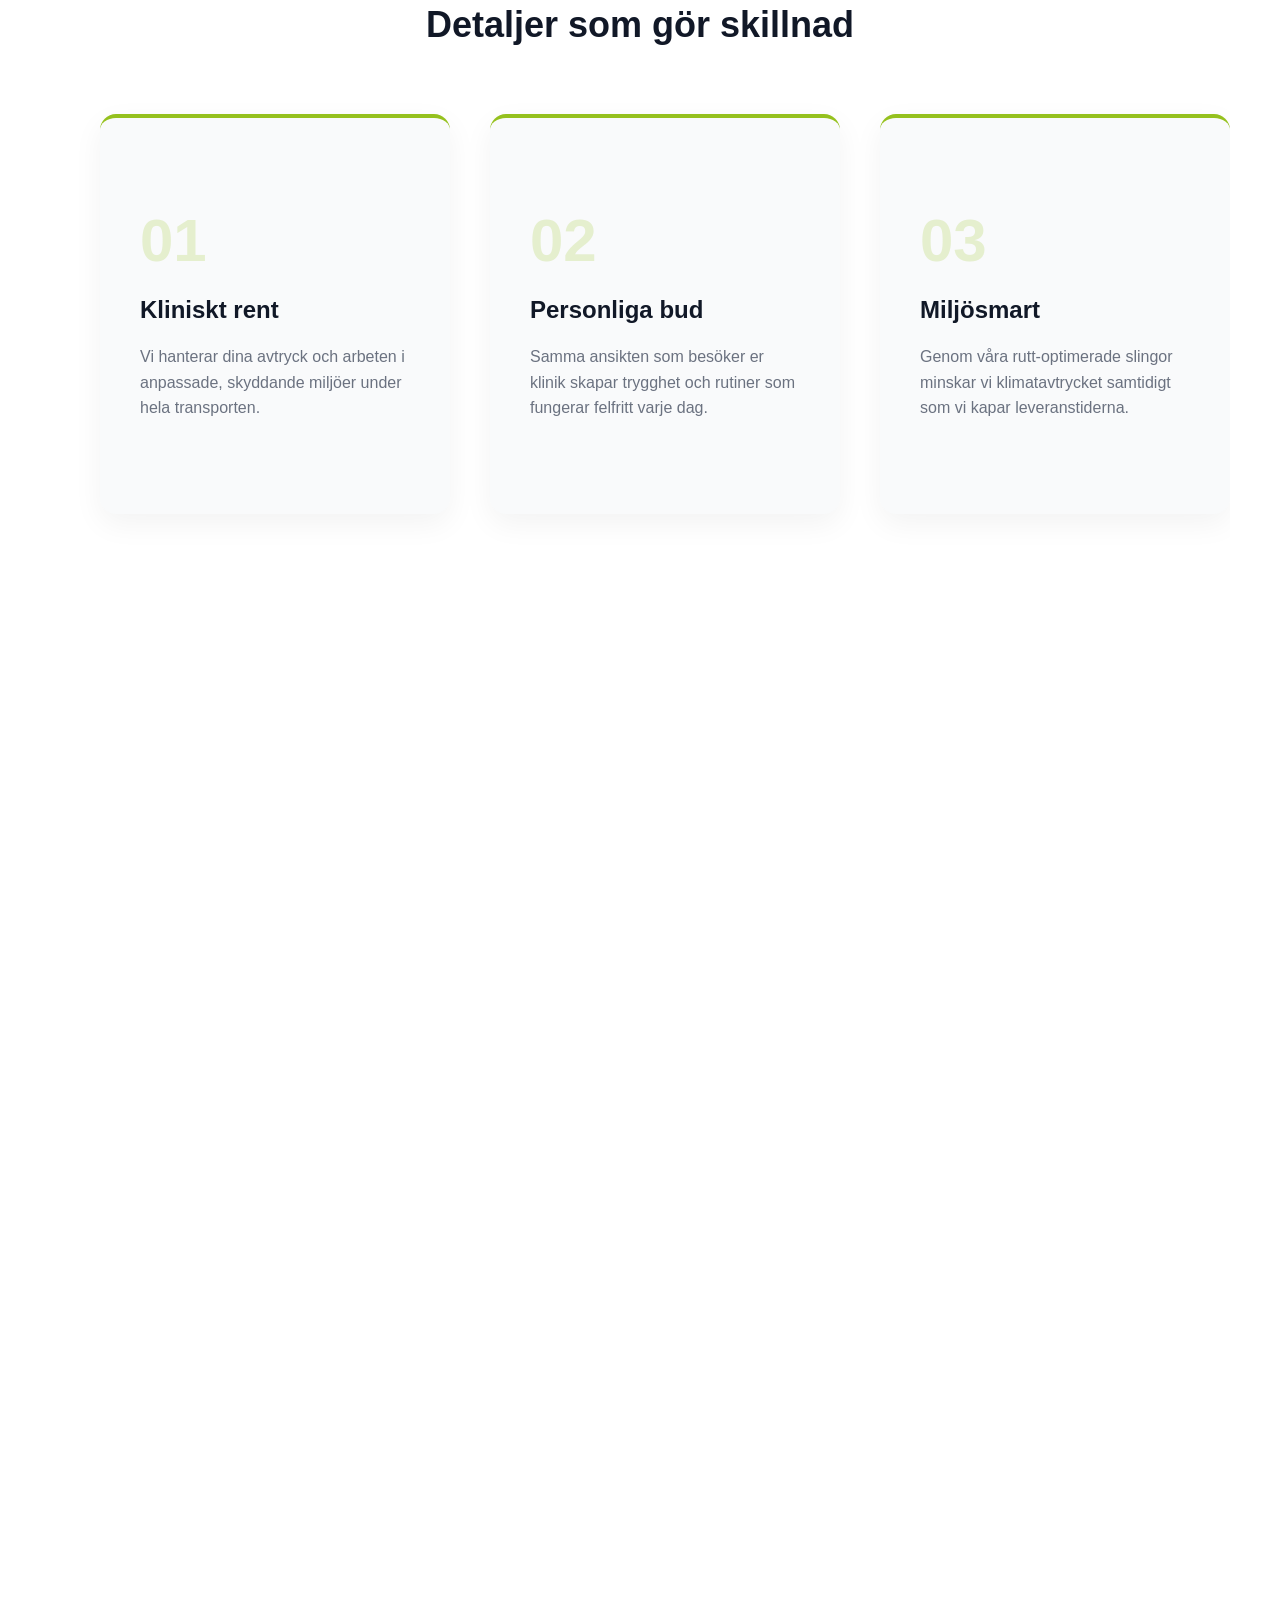
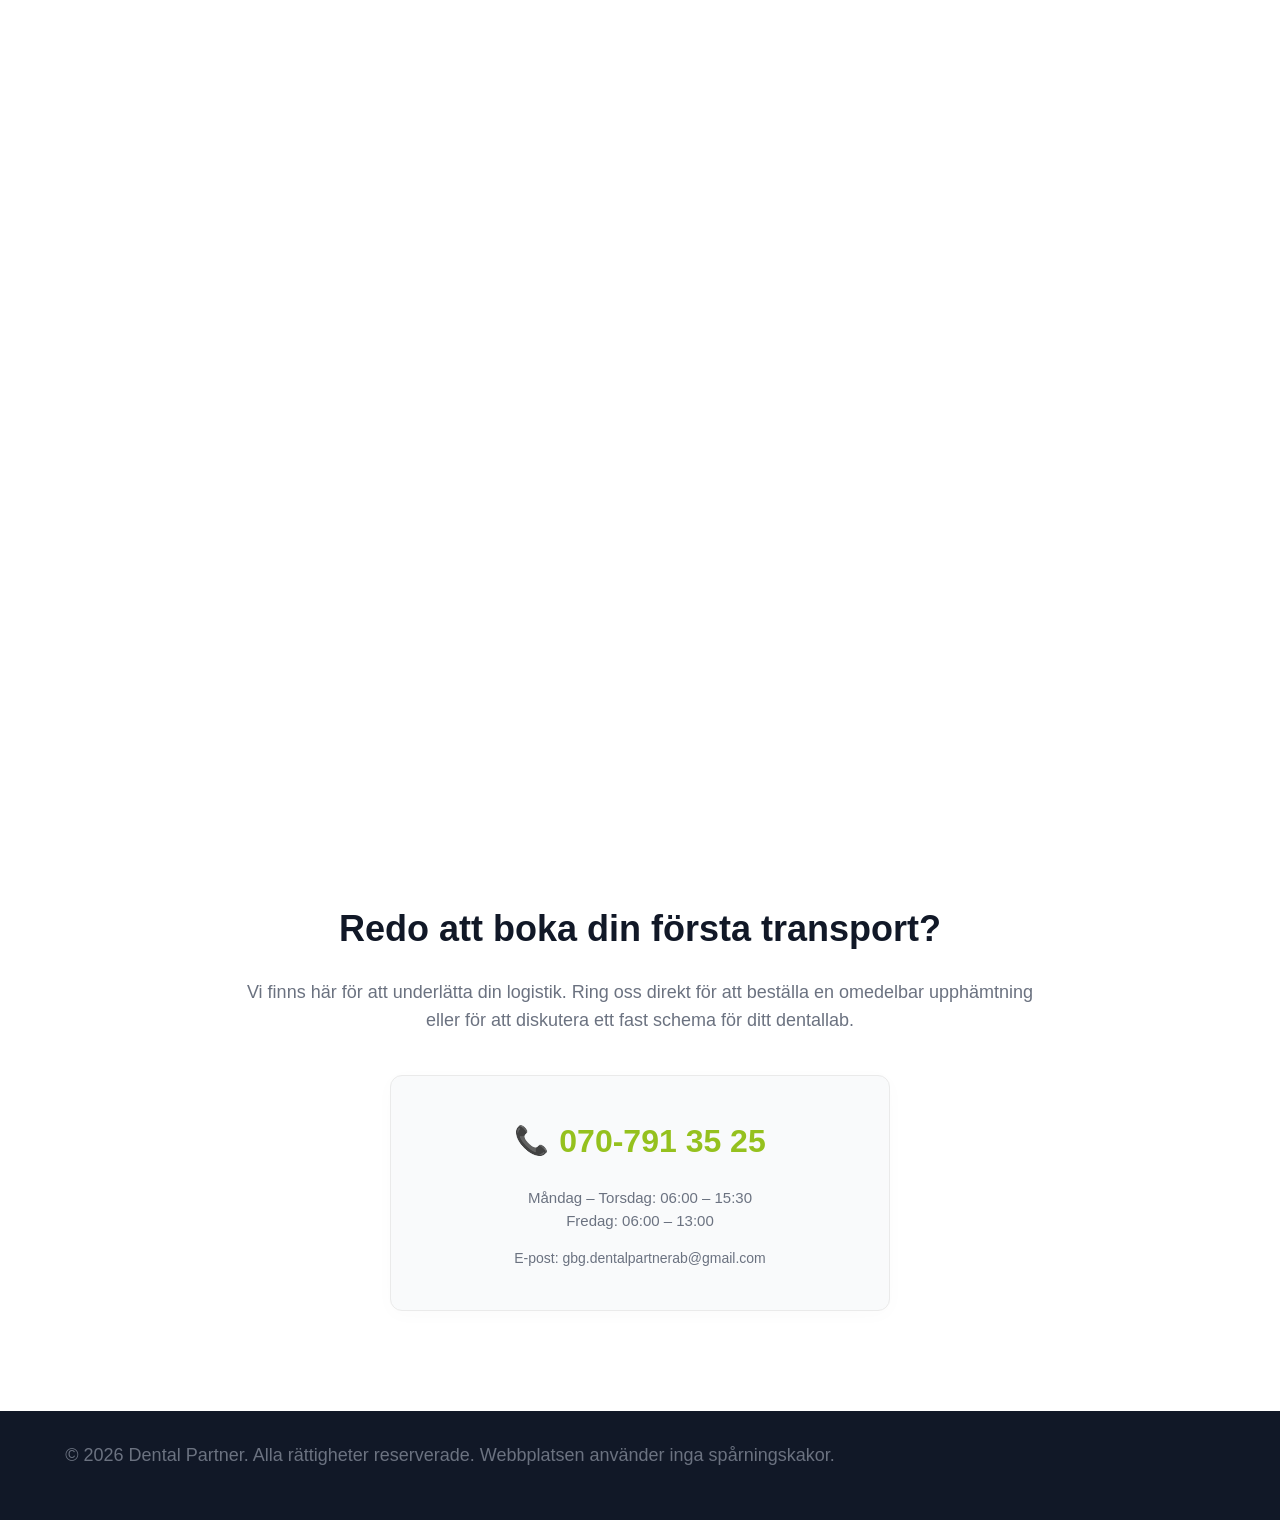
==== commit aa660b9c: "Implementerade Parallell Parallax med horisontell scroll-effekt" ====
--- a/index.html
+++ b/index.html
@@ -97,6 +97,34 @@
                 </svg>
                 
                 <div class="van-icon" id="van-icon">🚐</div>
+            </div>
+        </div>
+    </section>
+
+    <section class="horizontal-section" id="horizontal-section">
+        <div class="sticky-wrapper">
+            <h2 class="horizontal-title">Detaljer som gör skillnad</h2>
+            <div class="horizontal-track" id="horizontal-track">
+                <div class="horizontal-card">
+                    <span class="card-number">01</span>
+                    <h3>Kliniskt rent</h3>
+                    <p>Vi hanterar dina avtryck och arbeten i anpassade, skyddande miljöer under hela transporten.</p>
+                </div>
+                <div class="horizontal-card">
+                    <span class="card-number">02</span>
+                    <h3>Personliga bud</h3>
+                    <p>Samma ansikten som besöker er klinik skapar trygghet och rutiner som fungerar felfritt varje dag.</p>
+                </div>
+                <div class="horizontal-card">
+                    <span class="card-number">03</span>
+                    <h3>Miljösmart</h3>
+                    <p>Genom våra rutt-optimerade slingor minskar vi klimatavtrycket samtidigt som vi kapar leveranstiderna.</p>
+                </div>
+                <div class="horizontal-card">
+                    <span class="card-number">04</span>
+                    <h3>Direkt till Lab</h3>
+                    <p>Inga onödiga mellanhänder eller omlastningar. Från hand till hand, snabbt och säkert.</p>
+                </div>
             </div>
         </div>
     </section>
@@ -136,7 +164,6 @@
             }, appearOptions);
             faders.forEach(fader => { appearOnScroll.observe(fader); });
 
-            // Försäkra att element syns om JS fastnar
             setTimeout(() => {
                 faders.forEach(fader => fader.classList.add('visible'));
             }, 1500);
@@ -190,9 +217,37 @@
                     }
                 });
             }
+
+            // --- 4. Parallell Parallax / Horisontell Scroll ---
+            const horizontalSection = document.getElementById('horizontal-section');
+            const horizontalTrack = document.getElementById('horizontal-track');
+
+            if (horizontalSection && horizontalTrack) {
+                window.addEventListener('scroll', () => {
+                    const rect = horizontalSection.getBoundingClientRect();
+                    const windowHeight = window.innerHeight;
+                    
+                    // När sektionen låser sig i toppen av fönstret
+                    if (rect.top <= 0 && rect.bottom >= windowHeight) {
+                        const scrollDistance = -rect.top;
+                        const scrollableHeight = rect.height - windowHeight;
+                        let progress = scrollDistance / scrollableHeight;
+                        progress = Math.max(0, Math.min(1, progress));
+                        
+                        // Konvertera progress till X-translateringsvärde
+                        // Lägger till 50 för snygg padding i slutet
+                        const trackWidth = horizontalTrack.scrollWidth - window.innerWidth + 50; 
+                        horizontalTrack.style.transform = `translateX(-${progress * trackWidth}px)`;
+                    } else if (rect.top > 0) {
+                        horizontalTrack.style.transform = `translateX(0px)`;
+                    } else if (rect.bottom < windowHeight) {
+                        const trackWidth = horizontalTrack.scrollWidth - window.innerWidth + 50;
+                        horizontalTrack.style.transform = `translateX(-${trackWidth}px)`;
+                    }
+                });
+            }
         }
 
-        // Bomb-säker initiering av scriptet oavsett webbläsarmiljö
         if (document.readyState === 'loading') {
             document.addEventListener('DOMContentLoaded', initAnimations);
         } else {
--- a/css/style.css
+++ b/css/style.css
@@ -444,6 +444,16 @@
   transform: translateY(0);
 }
 
+/* --- BOMB-SÄKER HERO ANIMATION (Kräver inte JS) --- */
+.hero-animate {
+  animation: heroFadeIn 1s ease-out forwards;
+}
+
+@keyframes heroFadeIn {
+  from { opacity: 0; transform: translateY(30px); }
+  to { opacity: 1; transform: translateY(0); }
+}
+
 /* --- Kinetisk Reveal Effekt --- */
 .kinetic-section {
   background-color: var(--color-bg-white);
@@ -572,4 +582,77 @@
 
 .van-icon.visible {
   opacity: 1;
+}
+
+/* --- Parallell Parallax / Horisontell Scroll --- */
+.horizontal-section {
+  height: 300vh; /* Ger utrymme att scrolla neråt för att driva sidorörelsen */
+  position: relative;
+  background-color: var(--color-bg-white);
+}
+
+.sticky-wrapper {
+  position: sticky;
+  top: 0;
+  height: 100vh; /* Låser sektionen till skärmens höjd */
+  display: flex;
+  flex-direction: column;
+  justify-content: center;
+  overflow: hidden;
+  padding-top: 50px;
+}
+
+.horizontal-title {
+  text-align: center;
+  margin-bottom: 60px;
+  padding: 0 50px;
+  color: var(--color-text-main);
+}
+
+.horizontal-track {
+  display: flex;
+  gap: 40px;
+  padding: 0 50px;
+  width: max-content;
+  will-change: transform; /* Optimerar prestandan för animationen */
+}
+
+.horizontal-card {
+  width: 350px;
+  height: 400px;
+  background: var(--color-bg-light-gray);
+  border-radius: 16px;
+  padding: 40px;
+  display: flex;
+  flex-direction: column;
+  justify-content: center;
+  box-shadow: 0 10px 30px rgba(0, 0, 0, 0.05);
+  border-top: 4px solid var(--color-brand-green);
+  flex-shrink: 0; /* Förhindrar att korten trycks ihop */
+  transition: transform 0.3s ease, box-shadow 0.3s ease;
+}
+
+.horizontal-card:hover {
+  transform: translateY(-10px);
+  box-shadow: 0 15px 40px rgba(149, 193, 30, 0.15);
+}
+
+.horizontal-card .card-number {
+  font-size: 60px;
+  font-weight: bold;
+  color: rgba(149, 193, 30, 0.2);
+  margin-bottom: 20px;
+  line-height: 1;
+}
+
+.horizontal-card h3 {
+  font-size: 24px;
+  margin-bottom: 15px;
+  color: var(--color-text-main);
+}
+
+.horizontal-card p {
+  font-size: 16px;
+  color: var(--color-text-muted);
+  margin: 0;
 }
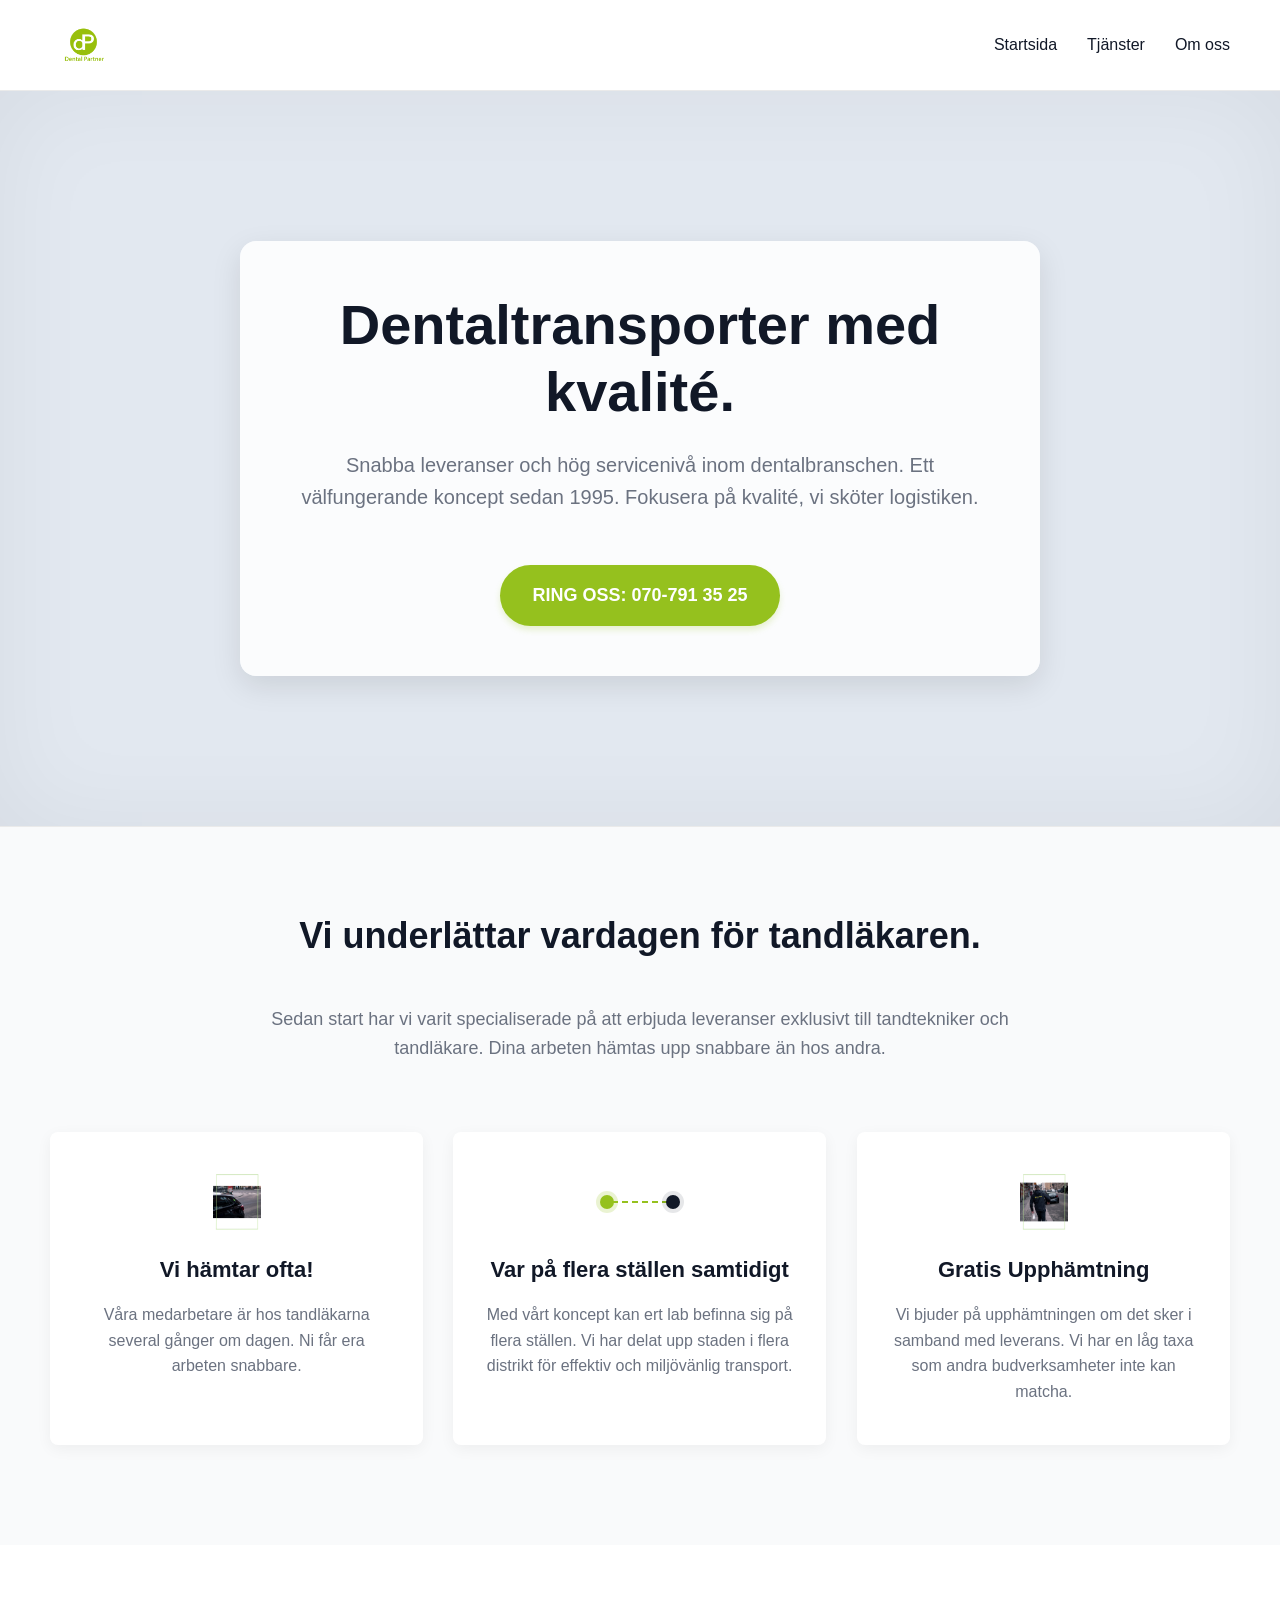
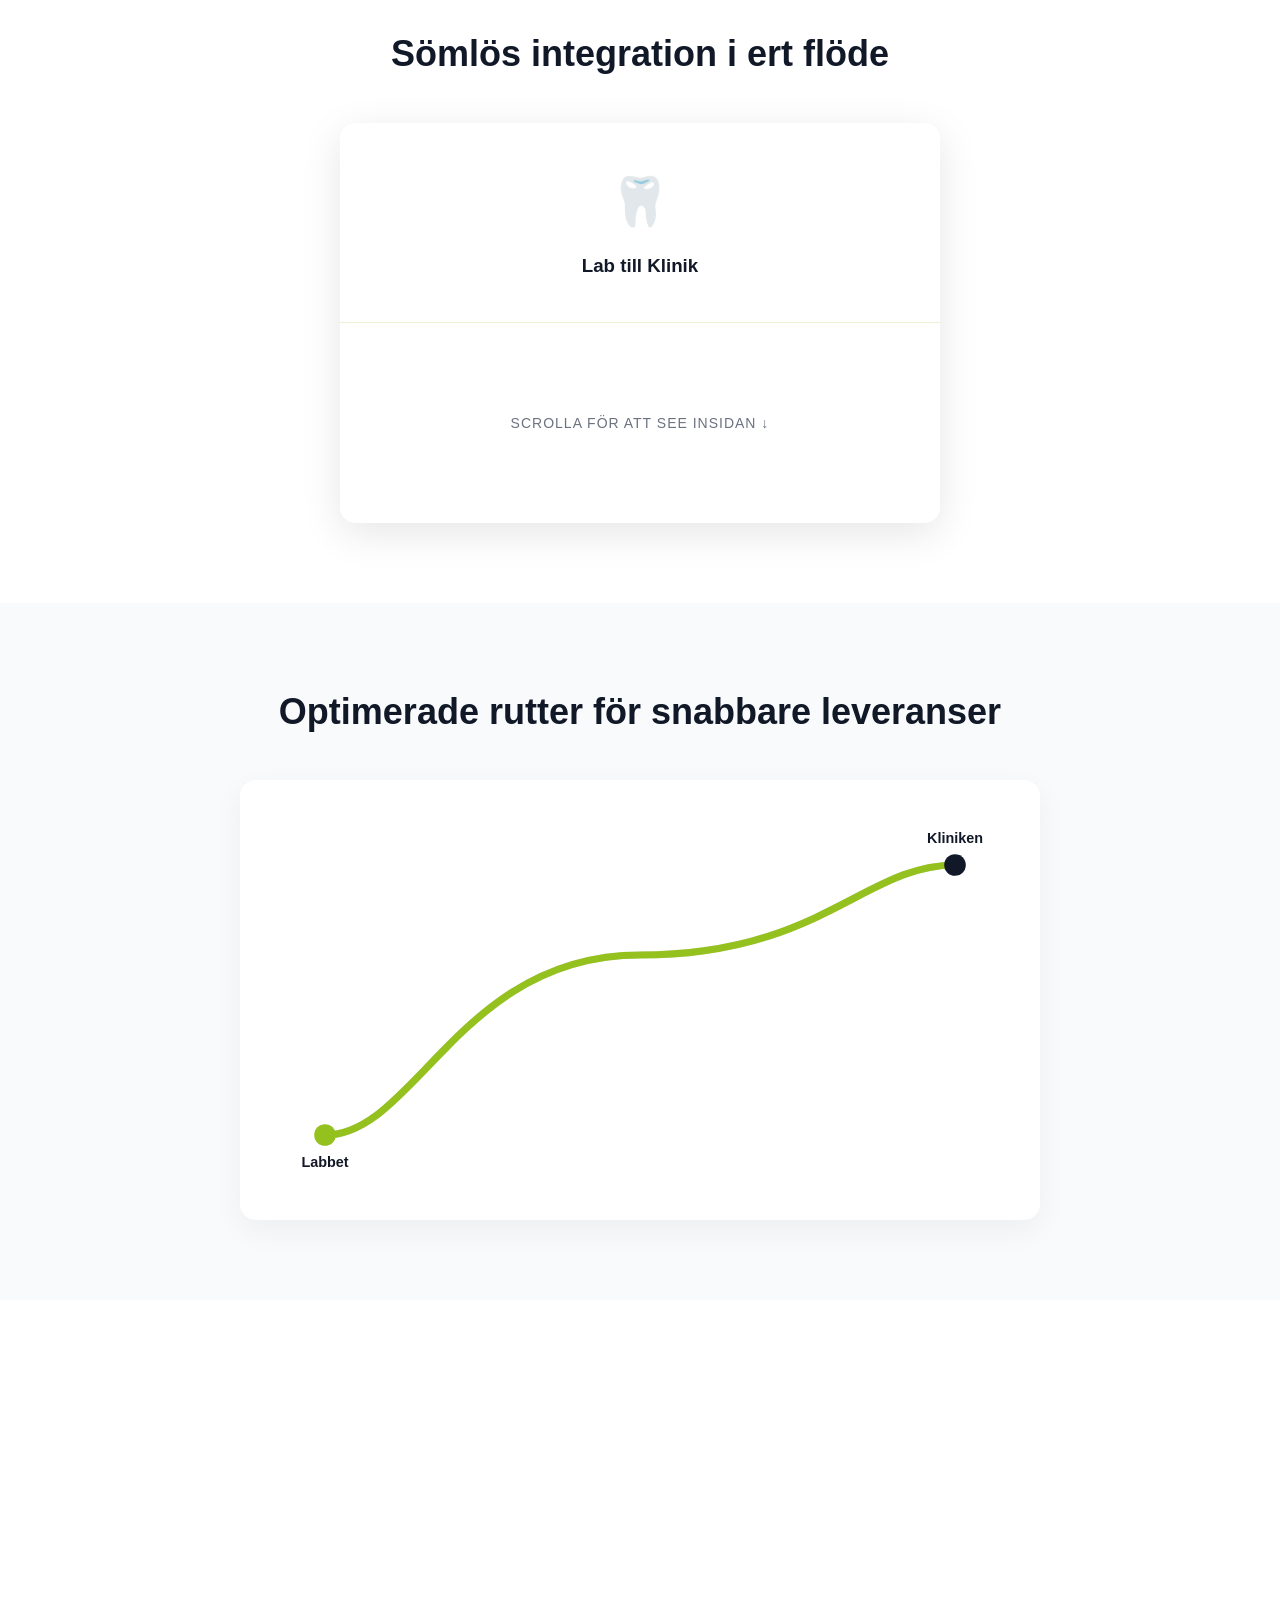
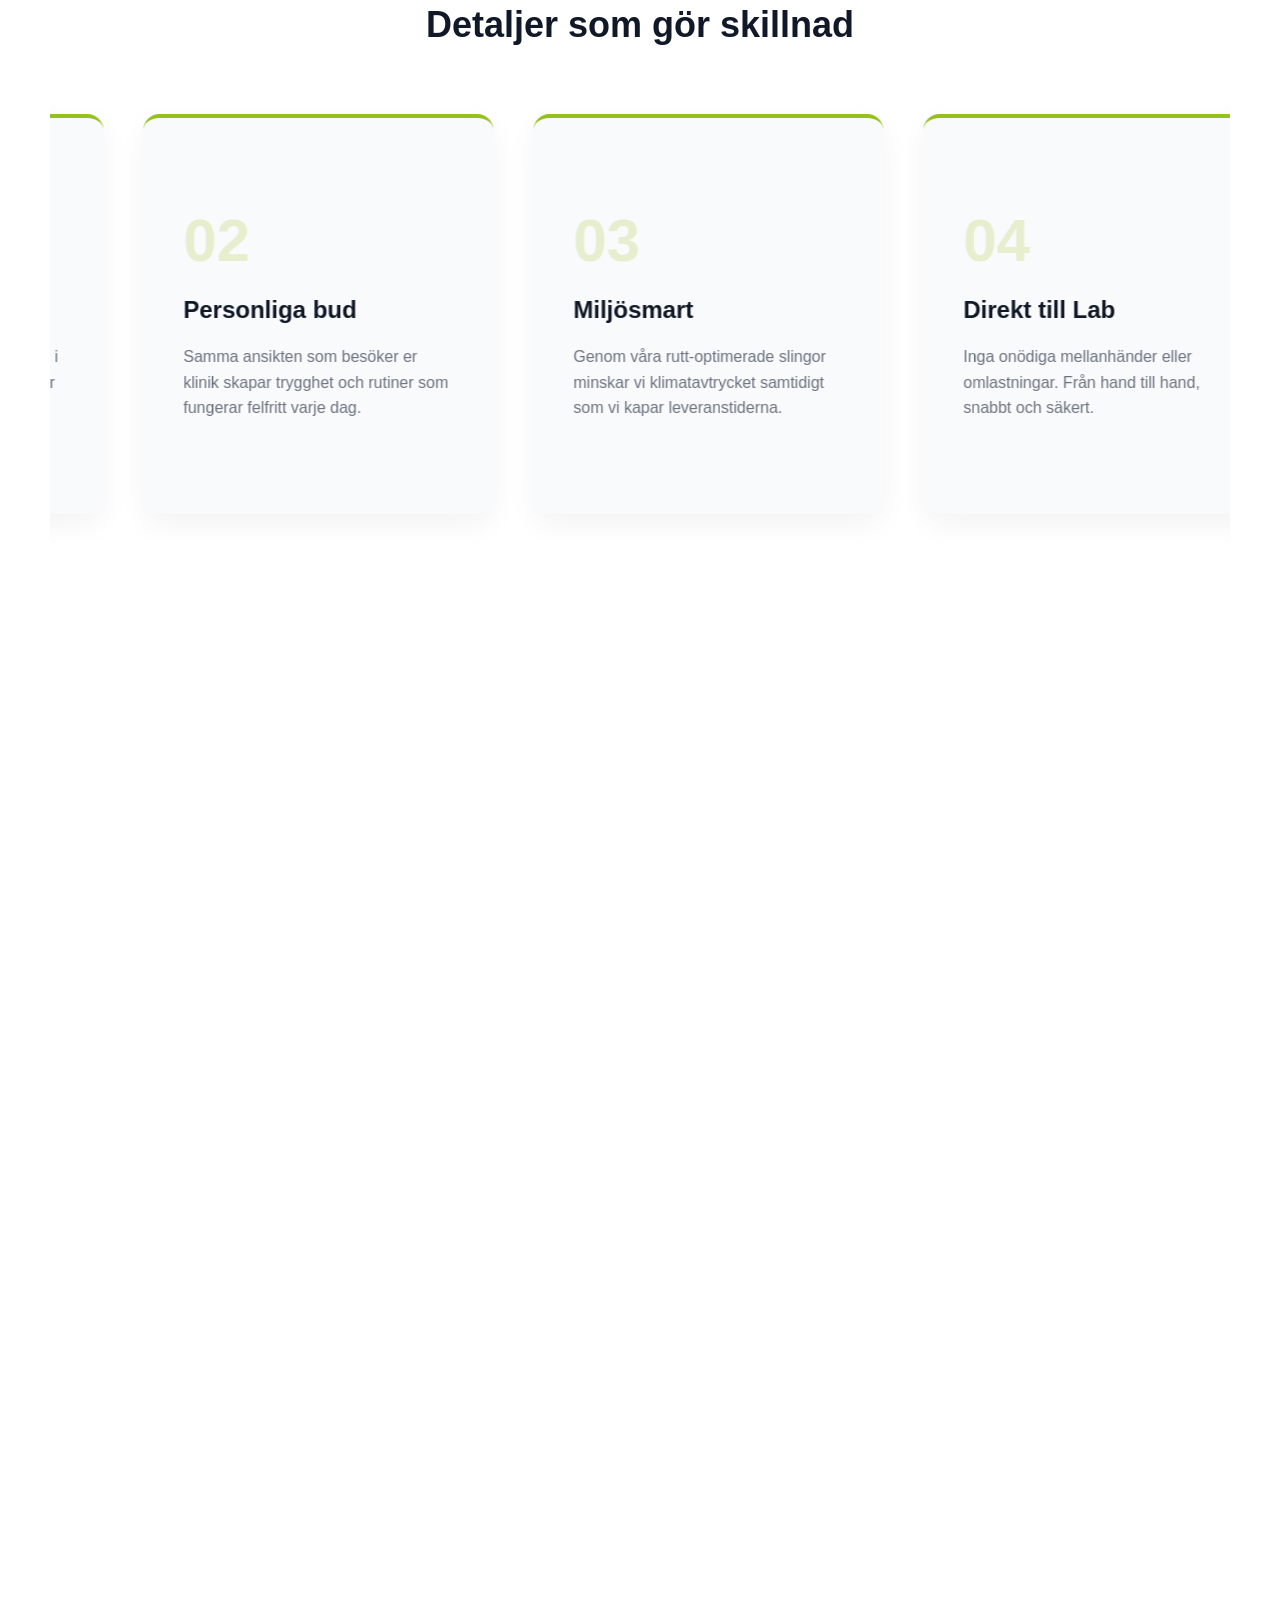
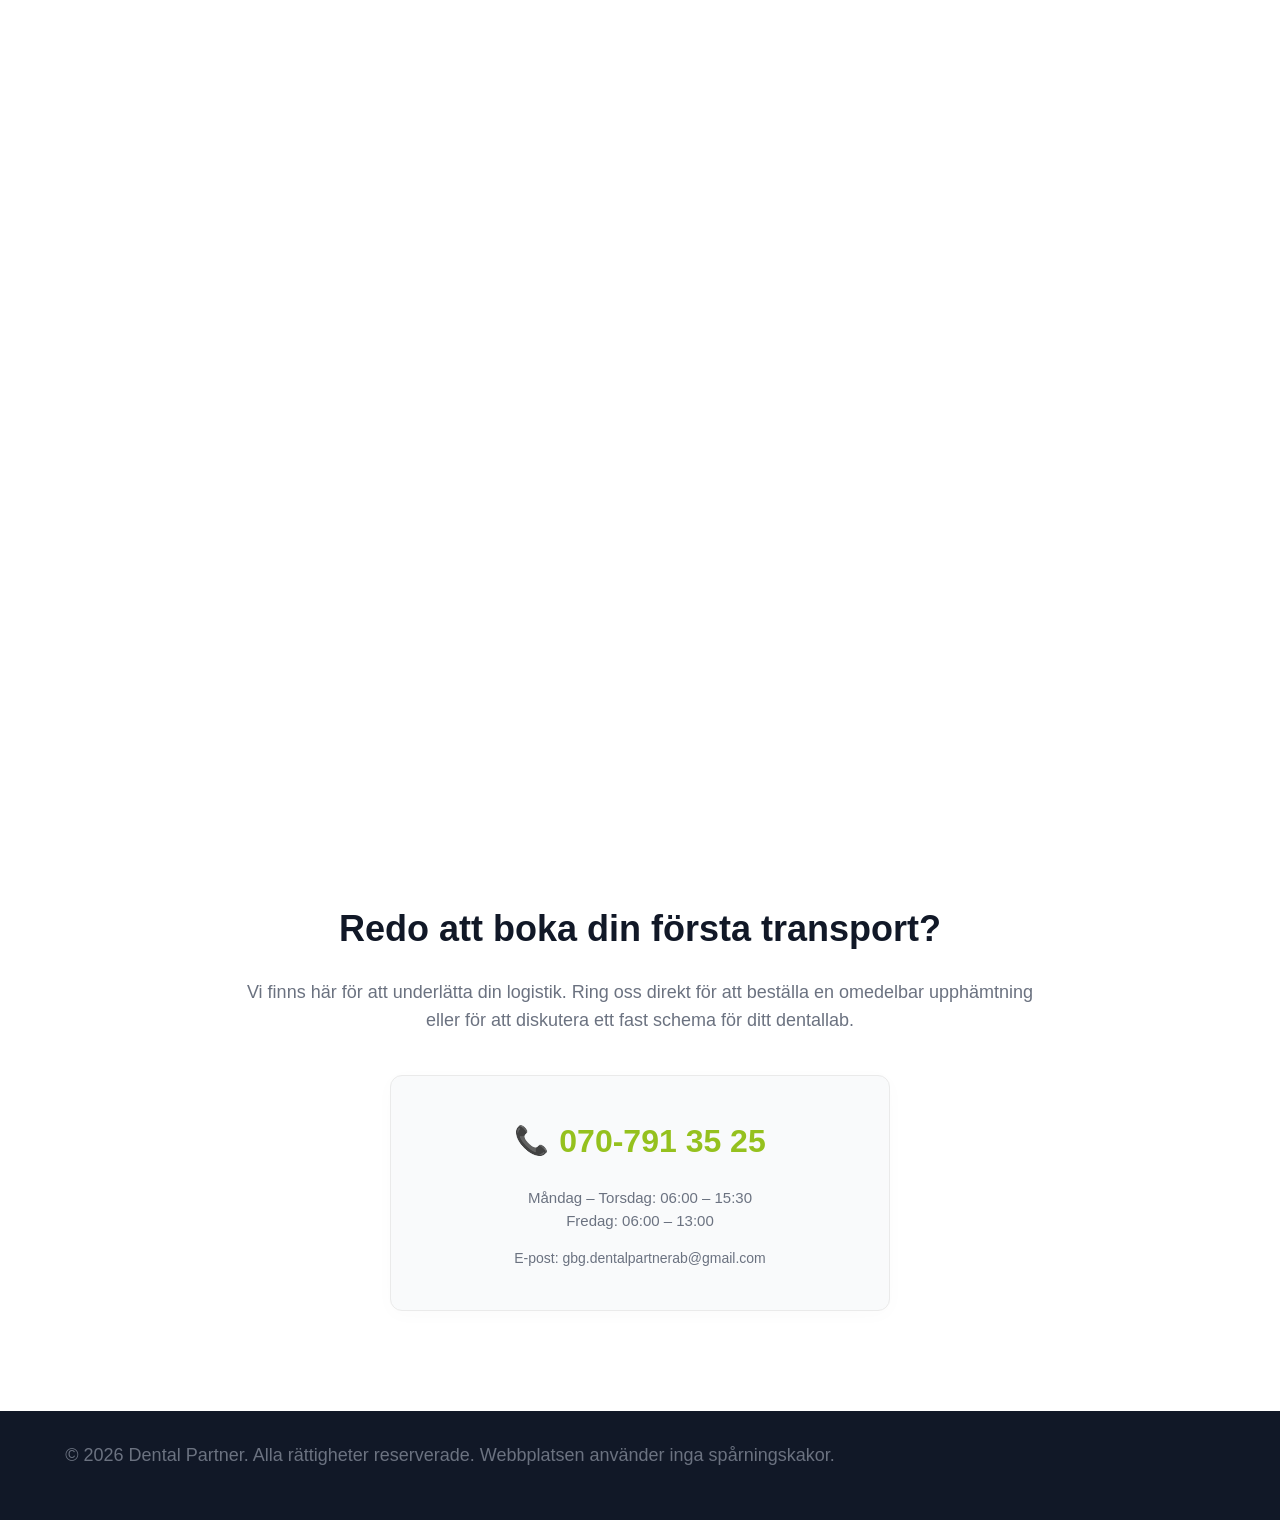
==== commit d95bbf0e: "Slutförde synkning av kodstrukturen och optimerade mobilmenyn" ====
--- a/index.html
+++ b/index.html
@@ -2,7 +2,7 @@
 <html lang="sv">
 <head>
     <meta charset="UTF-8">
-    <meta name="viewport" content="width=device-width, initial-scale=1.0">
+    <meta name="viewport" content="width=device-width, initial-scale=1.0, maximum-scale=1.0, user-scalable=no, viewport-fit=cover">
     <title>Dental Partner | Specialiserad Dental Logistik</title>
     <link rel="stylesheet" href="css/style.css">
 </head>
@@ -10,9 +10,16 @@
 
     <header>
         <a href="index.html" class="logo">
-            <img src="images/logo.png" alt="Dental Partner Logotyp">
+            <img src="images/logo.png" alt="Dental Partner">
         </a>
-        <nav>
+        
+        <div class="menu-toggle" id="mobile-menu">
+            <span class="bar"></span>
+            <span class="bar"></span>
+            <span class="bar"></span>
+        </div>
+
+        <nav id="nav-menu">
             <a href="index.html">Startsida</a>
             <a href="tjanster.html">Tjänster</a>
             <a href="om-oss.html">Om oss</a>
@@ -21,7 +28,7 @@
 
     <section class="hero parallax-container">
         <div class="hero-content hero-animate">
-            <h1>Dentaltransporter med kvalité.</h1>
+            <h1>Dentaltransporter <br class="mobile-break"> med kvalité.</h1>
             <p>Snabba leveranser och hög servicenivå inom dentalbranschen. Ett välfungerande koncept sedan 1995. Fokusera på kvalité, vi sköter logistiken.</p>
             <a href="tel:+46733211751" class="btn-primary">RING OSS: 070-791 35 25</a>
         </div>
@@ -36,7 +43,7 @@
                 <div class="service-card fade-in" style="transition-delay: 0.1s;">
                     <img src="images/golf-bil.jpg" alt="Vit VW Golf eller Polo" class="service-icon">
                     <h3>Vi hämtar ofta!</h3>
-                    <p>Våra medarbetare är hos tandläkarna flera gånger om dagen. Ni får era arbeten snabbare.</p>
+                    <p>Våra medarbetare är hos tandläkarna several gånger om dagen. Ni får era arbeten snabbare.</p>
                 </div>
 
                 <div class="service-card fade-in" style="transition-delay: 0.2s;">
@@ -74,7 +81,7 @@
                     <h3>Lab till Klinik</h3>
                 </div>
                 <div class="kinetic-door door-bottom">
-                    <p>Scrolla för att se insidan ↓</p>
+                    <p>Scrolla för att see insidan ↓</p>
                 </div>
             </div>
         </div>
@@ -150,109 +157,6 @@
         </div>
     </footer>
 
-    <script>
-        function initAnimations() {
-            // --- 1. Fade-in effekter ---
-            const faders = document.querySelectorAll('.fade-in');
-            const appearOptions = { threshold: 0.1, rootMargin: "0px 0px -50px 0px" };
-            const appearOnScroll = new IntersectionObserver(function(entries, observer) {
-                entries.forEach(entry => {
-                    if (!entry.isIntersecting) return;
-                    entry.target.classList.add('visible');
-                    observer.unobserve(entry.target);
-                });
-            }, appearOptions);
-            faders.forEach(fader => { appearOnScroll.observe(fader); });
-
-            setTimeout(() => {
-                faders.forEach(fader => fader.classList.add('visible'));
-            }, 1500);
-
-            // --- 2. Kinetisk Reveal Effekt ---
-            const kineticBox = document.querySelector('.kinetic-wrapper');
-            if (kineticBox) {
-                const kineticObserver = new IntersectionObserver((entries) => {
-                    entries.forEach(entry => {
-                        if (entry.isIntersecting) entry.target.classList.add('is-open');
-                        else entry.target.classList.remove('is-open');
-                    });
-                }, { threshold: 0.5 });
-                kineticObserver.observe(kineticBox);
-            }
-
-            // --- 3. Dynamisk Ruttspårning ---
-            const routeSection = document.querySelector('.dynamic-route-section');
-            const pathActive = document.getElementById('route-path-active');
-            const vanIcon = document.getElementById('van-icon');
-
-            if (routeSection && pathActive && vanIcon) {
-                const pathLength = pathActive.getTotalLength();
-                pathActive.style.strokeDasharray = pathLength;
-                pathActive.style.strokeDashoffset = pathLength;
-                
-                window.addEventListener('scroll', () => {
-                    const rect = routeSection.getBoundingClientRect();
-                    const windowHeight = window.innerHeight;
-                    
-                    if (rect.top < windowHeight && rect.bottom > 0) {
-                        let progress = (windowHeight - rect.top) / (rect.height + windowHeight * 0.5);
-                        progress = Math.max(0, Math.min(1, progress));
-                        
-                        pathActive.style.strokeDashoffset = pathLength - (progress * pathLength);
-                        
-                        if (progress > 0.05 && progress < 0.95) {
-                            vanIcon.classList.add('visible');
-                            const point = pathActive.getPointAtLength(progress * pathLength);
-                            const svg = document.querySelector('.route-svg');
-                            const svgRect = svg.getBoundingClientRect();
-                            
-                            const scaleX = svgRect.width / 800;
-                            const scaleY = svgRect.height / 400;
-                            
-                            vanIcon.style.left = (40 + point.x * scaleX) + 'px';
-                            vanIcon.style.top = (40 + point.y * scaleY) + 'px';
-                        } else {
-                            vanIcon.classList.remove('visible');
-                        }
-                    }
-                });
-            }
-
-            // --- 4. Parallell Parallax / Horisontell Scroll ---
-            const horizontalSection = document.getElementById('horizontal-section');
-            const horizontalTrack = document.getElementById('horizontal-track');
-
-            if (horizontalSection && horizontalTrack) {
-                window.addEventListener('scroll', () => {
-                    const rect = horizontalSection.getBoundingClientRect();
-                    const windowHeight = window.innerHeight;
-                    
-                    // När sektionen låser sig i toppen av fönstret
-                    if (rect.top <= 0 && rect.bottom >= windowHeight) {
-                        const scrollDistance = -rect.top;
-                        const scrollableHeight = rect.height - windowHeight;
-                        let progress = scrollDistance / scrollableHeight;
-                        progress = Math.max(0, Math.min(1, progress));
-                        
-                        // Konvertera progress till X-translateringsvärde
-                        // Lägger till 50 för snygg padding i slutet
-                        const trackWidth = horizontalTrack.scrollWidth - window.innerWidth + 50; 
-                        horizontalTrack.style.transform = `translateX(-${progress * trackWidth}px)`;
-                    } else if (rect.top > 0) {
-                        horizontalTrack.style.transform = `translateX(0px)`;
-                    } else if (rect.bottom < windowHeight) {
-                        const trackWidth = horizontalTrack.scrollWidth - window.innerWidth + 50;
-                        horizontalTrack.style.transform = `translateX(-${trackWidth}px)`;
-                    }
-                });
-            }
-        }
-
-        if (document.readyState === 'loading') {
-            document.addEventListener('DOMContentLoaded', initAnimations);
-        } else {
-            initAnimations();
-        }
-    </script>
+    <script src="js/main.js"></script>
 </body>
 </html>
--- a/css/style.css
+++ b/css/style.css
@@ -1,4 +1,4 @@
-/* Grundläggande inställningar och färgvariabler */
+/* --- 1. Grundinställningar & Variabler --- */
 :root {
   --color-brand-green: #95C11E;
   --color-brand-green-hover: #7ea319;
@@ -15,15 +15,29 @@
   box-sizing: border-box;
 }
 
+html {
+  -webkit-tap-highlight-color: transparent;
+  overscroll-behavior-y: contain;
+}
+
 body {
   font-family: var(--font-main);
   color: var(--color-text-main);
   background-color: var(--color-bg-white);
   line-height: 1.6;
   overflow-x: hidden;
-}
-
-/* Navigering */
+  -webkit-user-select: none;
+  user-select: none;
+  touch-action: manipulation;
+}
+
+/* Klickbara element med app-känsla */
+.btn-primary, .service-card, .horizontal-card, .menu-toggle {
+  cursor: pointer;
+  -webkit-tap-highlight-color: transparent;
+}
+
+/* --- 2. Navigering & Header --- */
 header {
   display: flex;
   justify-content: space-between;
@@ -50,6 +64,11 @@
   width: auto;
 }
 
+nav {
+  display: flex;
+  align-items: center;
+}
+
 nav a {
   margin-left: 30px;
   text-decoration: none;
@@ -60,6 +79,38 @@
 
 nav a:hover {
   color: var(--color-brand-green);
+}
+
+/* --- 3. Generella Typografi- & Sektionsregler --- */
+section {
+  padding: 80px 50px;
+}
+
+.bg-gray {
+  background-color: var(--color-bg-light-gray);
+}
+
+.container {
+  max-width: 1200px;
+  margin: 0 auto;
+}
+
+h1 {
+  font-size: 48px;
+  margin-bottom: 20px;
+  line-height: 1.2;
+}
+
+h2 {
+  font-size: 36px;
+  margin-bottom: 20px;
+}
+
+p {
+  font-size: 18px;
+  max-width: 800px;
+  margin-bottom: 20px;
+  color: var(--color-text-muted);
 }
 
 /* Knappar */
@@ -79,34 +130,7 @@
   background-color: var(--color-brand-green-hover);
 }
 
-/* Sektioner (Generell layout) */
-section {
-  padding: 80px 50px;
-}
-
-.bg-gray {
-  background-color: var(--color-bg-light-gray);
-}
-
-h1 {
-  font-size: 48px;
-  margin-bottom: 20px;
-  line-height: 1.2;
-}
-
-h2 {
-  font-size: 36px;
-  margin-bottom: 20px;
-}
-
-p {
-  font-size: 18px;
-  max-width: 800px;
-  margin-bottom: 20px;
-  color: var(--color-text-muted);
-}
-
-/* --- Hero-sektion (Standard för undersidor) --- */
+/* --- 4. Hero & Parallax --- */
 .hero {
   text-align: center;
   padding: 120px 50px;
@@ -114,27 +138,6 @@
   border-bottom: 1px solid #eaeaea;
 }
 
-.hero h1 {
-  font-size: 56px;
-  color: var(--color-text-main);
-  max-width: 800px;
-  margin: 0 auto 24px auto;
-}
-
-.hero p {
-  font-size: 20px;
-  max-width: 700px;
-  margin: 0 auto 32px auto;
-}
-
-.hero .btn-primary {
-  font-size: 18px;
-  padding: 16px 32px;
-  border-radius: 50px;
-  box-shadow: 0 4px 6px rgba(149, 193, 30, 0.2);
-}
-
-/* --- Parallax Hero Sektion --- */
 .parallax-container {
   position: relative;
   padding: 150px 50px;
@@ -149,12 +152,12 @@
   background-position: center;
   background-repeat: no-repeat;
   background-size: cover;
-  box-shadow: inset 0 0 100px rgba(0,0,0,0.05); 
+  box-shadow: inset 0 0 100px rgba(0,0,0,0.05);
 }
 
 .parallax-container.sm {
-    min-height: 40vh;
-    padding: 100px 50px;
+  min-height: 40vh;
+  padding: 100px 50px;
 }
 
 .hero-content {
@@ -162,11 +165,11 @@
   z-index: 2;
   max-width: 800px;
   margin: 0 auto;
-  background: rgba(255, 255, 255, 0.85); 
+  background: rgba(255, 255, 255, 0.85);
   padding: 50px;
-  border-radius: 16px; 
-  box-shadow: 0 10px 30px rgba(0, 0, 0, 0.1); 
-  backdrop-filter: blur(5px); 
+  border-radius: 16px;
+  box-shadow: 0 10px 30px rgba(0, 0, 0, 0.1);
+  backdrop-filter: blur(5px);
 }
 
 .hero-content h1 {
@@ -188,11 +191,7 @@
   box-shadow: 0 4px 6px rgba(149, 193, 30, 0.2);
 }
 
-.container {
-  max-width: 1200px;
-  margin: 0 auto;
-}
-
+/* --- 5. Tjänster & Grid --- */
 .services-grid {
   display: grid;
   grid-template-columns: repeat(auto-fit, minmax(300px, 1fr));
@@ -285,176 +284,7 @@
   transform: scale(1.1);
 }
 
-.cta-section {
-  text-align: center;
-  padding: 100px 50px;
-  background-color: var(--color-bg-white);
-}
-
-.cta-section h2 {
-  color: var(--color-text-main);
-  margin-bottom: 20px;
-}
-
-.cta-section p {
-  margin: 0 auto 40px auto;
-}
-
-.contact-box {
-  background-color: var(--color-bg-light-gray);
-  padding: 40px;
-  border-radius: 12px;
-  display: inline-block;
-  max-width: 500px;
-  width: 100%;
-  box-shadow: 0 4px 20px rgba(0, 0, 0, 0.02);
-  border: 1px solid #eaeaea;
-}
-
-.phone-link {
-  font-size: 32px;
-  font-weight: bold;
-  color: var(--color-brand-green);
-  text-decoration: none;
-  display: inline-flex;
-  align-items: center;
-  gap: 10px;
-  margin-bottom: 20px;
-  transition: color 0.3s ease, transform 0.3s ease;
-}
-
-.phone-link:hover {
-  color: var(--color-brand-green-hover);
-  transform: scale(1.02);
-}
-
-.phone-icon {
-  font-size: 28px;
-}
-
-.opening-hours {
-  font-size: 15px !important;
-  color: var(--color-text-muted);
-  line-height: 1.5;
-  margin-bottom: 15px !important;
-}
-
-.email-text {
-  font-size: 14px !important;
-  margin-bottom: 0 !important;
-}
-
-footer {
-  background-color: var(--color-text-main);
-  color: #9CA3AF;
-  padding: 30px 50px;
-  text-align: center;
-  font-size: 14px;
-}
-
-.features-list {
-  display: flex;
-  flex-direction: column;
-  gap: 40px;
-}
-
-.feature-item {
-  background-color: var(--color-bg-white);
-  padding: 40px;
-  border-radius: 8px;
-  box-shadow: 0 2px 10px rgba(0, 0, 0, 0.02);
-  border-left: 5px solid var(--color-brand-green);
-}
-
-.feature-text h2 {
-  font-size: 26px;
-  margin-bottom: 15px;
-  color: var(--color-text-main);
-}
-
-.feature-text p {
-  font-size: 16px;
-  line-height: 1.7;
-  margin-bottom: 0;
-  max-width: 100%;
-}
-
-.about-layout {
-  display: flex;
-  flex-direction: column;
-  gap: 50px;
-}
-
-.stats-grid {
-  display: grid;
-  grid-template-columns: repeat(auto-fit, minmax(200px, 1fr));
-  gap: 20px;
-  margin-top: 20px;
-}
-
-.stat-box {
-  background-color: var(--color-bg-white);
-  padding: 30px;
-  border-radius: 8px;
-  text-align: center;
-  box-shadow: 0 4px 15px rgba(0, 0, 0, 0.02);
-  border: 1px solid #eaeaea;
-}
-
-.stat-number {
-  display: block;
-  font-size: 42px;
-  font-weight: bold;
-  color: var(--color-brand-green);
-  margin-bottom: 5px;
-}
-
-.stat-label {
-  font-size: 14px;
-  color: var(--color-text-muted);
-  text-transform: uppercase;
-  letter-spacing: 1px;
-  font-weight: bold;
-}
-
-@media (min-width: 768px) {
-  .about-layout {
-    flex-direction: row;
-    align-items: center;
-  }
-  .about-main-text {
-    flex: 1;
-  }
-  .stats-grid {
-    flex: 1;
-    grid-template-columns: 1fr;
-  }
-}
-
-/* --- Fade-in effekter --- */
-.fade-in {
-  opacity: 0;
-  transform: translateY(30px);
-  transition: opacity 0.8s ease-out, transform 0.8s ease-out;
-  will-change: opacity, transform;
-}
-
-.fade-in.visible {
-  opacity: 1;
-  transform: translateY(0);
-}
-
-/* --- BOMB-SÄKER HERO ANIMATION (Kräver inte JS) --- */
-.hero-animate {
-  animation: heroFadeIn 1s ease-out forwards;
-}
-
-@keyframes heroFadeIn {
-  from { opacity: 0; transform: translateY(30px); }
-  to { opacity: 1; transform: translateY(0); }
-}
-
-/* --- Kinetisk Reveal Effekt --- */
+/* --- 6. Kinetisk Reveal --- */
 .kinetic-section {
   background-color: var(--color-bg-white);
 }
@@ -480,7 +310,7 @@
   justify-content: center;
   text-align: center;
   padding: 40px;
-  background: rgba(255, 255, 255, 0.85); 
+  background: rgba(255, 255, 255, 0.85);
   backdrop-filter: blur(8px);
   z-index: 1;
 }
@@ -507,7 +337,7 @@
 
 .door-top {
   top: 0;
-  border-bottom: 1px solid rgba(149, 193, 30, 0.2); 
+  border-bottom: 1px solid rgba(149, 193, 30, 0.2);
 }
 
 .door-bottom {
@@ -541,7 +371,7 @@
   transform: translateY(100%);
 }
 
-/* --- Dynamisk Ruttspårning --- */
+/* --- 7. Dynamisk Ruttspårning --- */
 .dynamic-route-section {
   background-color: var(--color-bg-light-gray);
 }
@@ -584,9 +414,9 @@
   opacity: 1;
 }
 
-/* --- Parallell Parallax / Horisontell Scroll --- */
+/* --- 8. Horisontell Scroll --- */
 .horizontal-section {
-  height: 300vh; /* Ger utrymme att scrolla neråt för att driva sidorörelsen */
+  height: 300vh;
   position: relative;
   background-color: var(--color-bg-white);
 }
@@ -594,7 +424,7 @@
 .sticky-wrapper {
   position: sticky;
   top: 0;
-  height: 100vh; /* Låser sektionen till skärmens höjd */
+  height: 100vh;
   display: flex;
   flex-direction: column;
   justify-content: center;
@@ -614,7 +444,7 @@
   gap: 40px;
   padding: 0 50px;
   width: max-content;
-  will-change: transform; /* Optimerar prestandan för animationen */
+  will-change: transform;
 }
 
 .horizontal-card {
@@ -628,7 +458,7 @@
   justify-content: center;
   box-shadow: 0 10px 30px rgba(0, 0, 0, 0.05);
   border-top: 4px solid var(--color-brand-green);
-  flex-shrink: 0; /* Förhindrar att korten trycks ihop */
+  flex-shrink: 0;
   transition: transform 0.3s ease, box-shadow 0.3s ease;
 }
 
@@ -655,4 +485,269 @@
   font-size: 16px;
   color: var(--color-text-muted);
   margin: 0;
+}
+
+/* --- 9. CTA & Kontakt --- */
+.cta-section {
+  text-align: center;
+  padding: 100px 50px;
+  background-color: var(--color-bg-white);
+}
+
+.cta-section h2 {
+  color: var(--color-text-main);
+  margin-bottom: 20px;
+}
+
+.cta-section p {
+  margin: 0 auto 40px auto;
+}
+
+.contact-box {
+  background-color: var(--color-bg-light-gray);
+  padding: 40px;
+  border-radius: 12px;
+  display: inline-block;
+  max-width: 500px;
+  width: 100%;
+  box-shadow: 0 4px 20px rgba(0, 0, 0, 0.02);
+  border: 1px solid #eaeaea;
+}
+
+.phone-link {
+  font-size: 32px;
+  font-weight: bold;
+  color: var(--color-brand-green);
+  text-decoration: none;
+  display: inline-flex;
+  align-items: center;
+  gap: 10px;
+  margin-bottom: 20px;
+  transition: color 0.3s ease, transform 0.3s ease;
+}
+
+.phone-link:hover {
+  color: var(--color-brand-green-hover);
+  transform: scale(1.02);
+}
+
+.phone-icon {
+  font-size: 28px;
+}
+
+.opening-hours {
+  font-size: 15px !important;
+  color: var(--color-text-muted);
+  line-height: 1.5;
+  margin-bottom: 15px !important;
+}
+
+.email-text {
+  font-size: 14px !important;
+  margin-bottom: 0 !important;
+}
+
+/* --- 10. Footer & Statiska Element --- */
+footer {
+  background-color: var(--color-text-main);
+  color: #9CA3AF;
+  padding: 30px 50px;
+  text-align: center;
+  font-size: 14px;
+}
+
+.features-list {
+  display: flex;
+  flex-direction: column;
+  gap: 40px;
+}
+
+.feature-item {
+  background-color: var(--color-bg-white);
+  padding: 40px;
+  border-radius: 8px;
+  box-shadow: 0 2px 10px rgba(0, 0, 0, 0.02);
+  border-left: 5px solid var(--color-brand-green);
+}
+
+.feature-text h2 {
+  font-size: 26px;
+  margin-bottom: 15px;
+  color: var(--color-text-main);
+}
+
+.feature-text p {
+  font-size: 16px;
+  line-height: 1.7;
+  margin-bottom: 0;
+  max-width: 100%;
+}
+
+.about-layout {
+  display: flex;
+  flex-direction: column;
+  gap: 50px;
+}
+
+.stats-grid {
+  display: grid;
+  grid-template-columns: repeat(auto-fit, minmax(200px, 1fr));
+  gap: 20px;
+  margin-top: 20px;
+}
+
+.stat-box {
+  background-color: var(--color-bg-white);
+  padding: 30px;
+  border-radius: 8px;
+  text-align: center;
+  box-shadow: 0 4px 15px rgba(0, 0, 0, 0.02);
+  border: 1px solid #eaeaea;
+}
+
+.stat-number {
+  display: block;
+  font-size: 42px;
+  font-weight: bold;
+  color: var(--color-brand-green);
+  margin-bottom: 5px;
+}
+
+.stat-label {
+  font-size: 14px;
+  color: var(--color-text-muted);
+  text-transform: uppercase;
+  letter-spacing: 1px;
+  font-weight: bold;
+}
+
+/* --- 11. Core Animationer (Fade-in & Hero) --- */
+.fade-in {
+  opacity: 0;
+  transform: translateY(30px);
+  transition: opacity 0.8s ease-out, transform 0.8s ease-out;
+  will-change: opacity, transform;
+}
+
+.fade-in.visible {
+  opacity: 1;
+  transform: translateY(0);
+}
+
+.hero-animate {
+  animation: heroFadeIn 1s ease-out forwards;
+}
+
+@keyframes heroFadeIn {
+  from { opacity: 0; transform: translateY(30px); }
+  to { opacity: 1; transform: translateY(0); }
+}
+
+/* --- 12. Media Queries (Mobil- & Responsiv Logik) --- */
+@media (max-width: 768px) {
+  section {
+    padding: 60px 20px;
+  }
+
+  header {
+    padding: 15px 20px;
+  }
+
+  /* Hamburgarknapp layout */
+  .menu-toggle {
+    display: flex;
+    flex-direction: column;
+    justify-content: space-between;
+    width: 24px;
+    height: 18px;
+    z-index: 110;
+  }
+
+  .menu-toggle span.bar {
+    display: block;
+    width: 100%;
+    height: 3px;
+    background-color: var(--color-brand-green);
+    transition: all 0.3s ease-in-out;
+  }
+
+  /* Hamburgar-animation till ett X */
+  .menu-toggle.open .bar:nth-child(1) {
+    transform: translateY(7.5px) rotate(45deg);
+  }
+
+  .menu-toggle.open .bar:nth-child(2) {
+    opacity: 0;
+  }
+
+  .menu-toggle.open .bar:nth-child(3) {
+    transform: translateY(-7.5px) rotate(-45deg);
+  }
+
+  /* Navigationsmeny på mobilen */
+  nav {
+    position: absolute;
+    top: 100%;
+    left: 0;
+    width: 100%;
+    background-color: var(--color-bg-white);
+    flex-direction: column;
+    display: none;
+    border-bottom: 1px solid #eaeaea;
+    box-shadow: 0 4px 10px rgba(0,0,0,0.05);
+    z-index: 100;
+    padding: 10px 0;
+  }
+
+  nav.active {
+    display: flex !important;
+  }
+
+  nav a {
+    margin: 0;
+    padding: 15px 20px;
+    border-bottom: 1px solid #f9f9f9;
+    width: 100%;
+    text-align: center;
+  }
+}
+
+@media (max-width: 600px) {
+  /* Responsiv rubrik-anpassning */
+  h1 {
+    font-size: 32px !important;
+    line-height: 1.1;
+    margin-bottom: 15px;
+    padding: 0 10px;
+  }
+
+  .mobile-break {
+    display: block;
+  }
+
+  .hero-content {
+    padding: 30px 20px;
+  }
+
+  .kinetic-wrapper {
+    height: 300px;
+  }
+
+  .kinetic-inside-content h3 {
+    font-size: 20px;
+  }
+
+  .about-main-text {
+    flex: 1;
+  }
+
+  .stats-grid {
+    flex: 1;
+    grid-template-columns: 1fr;
+  }
+}
+
+/* Standarddölj för radbrytning på stora skärmar */
+.mobile-break {
+  display: none;
 }
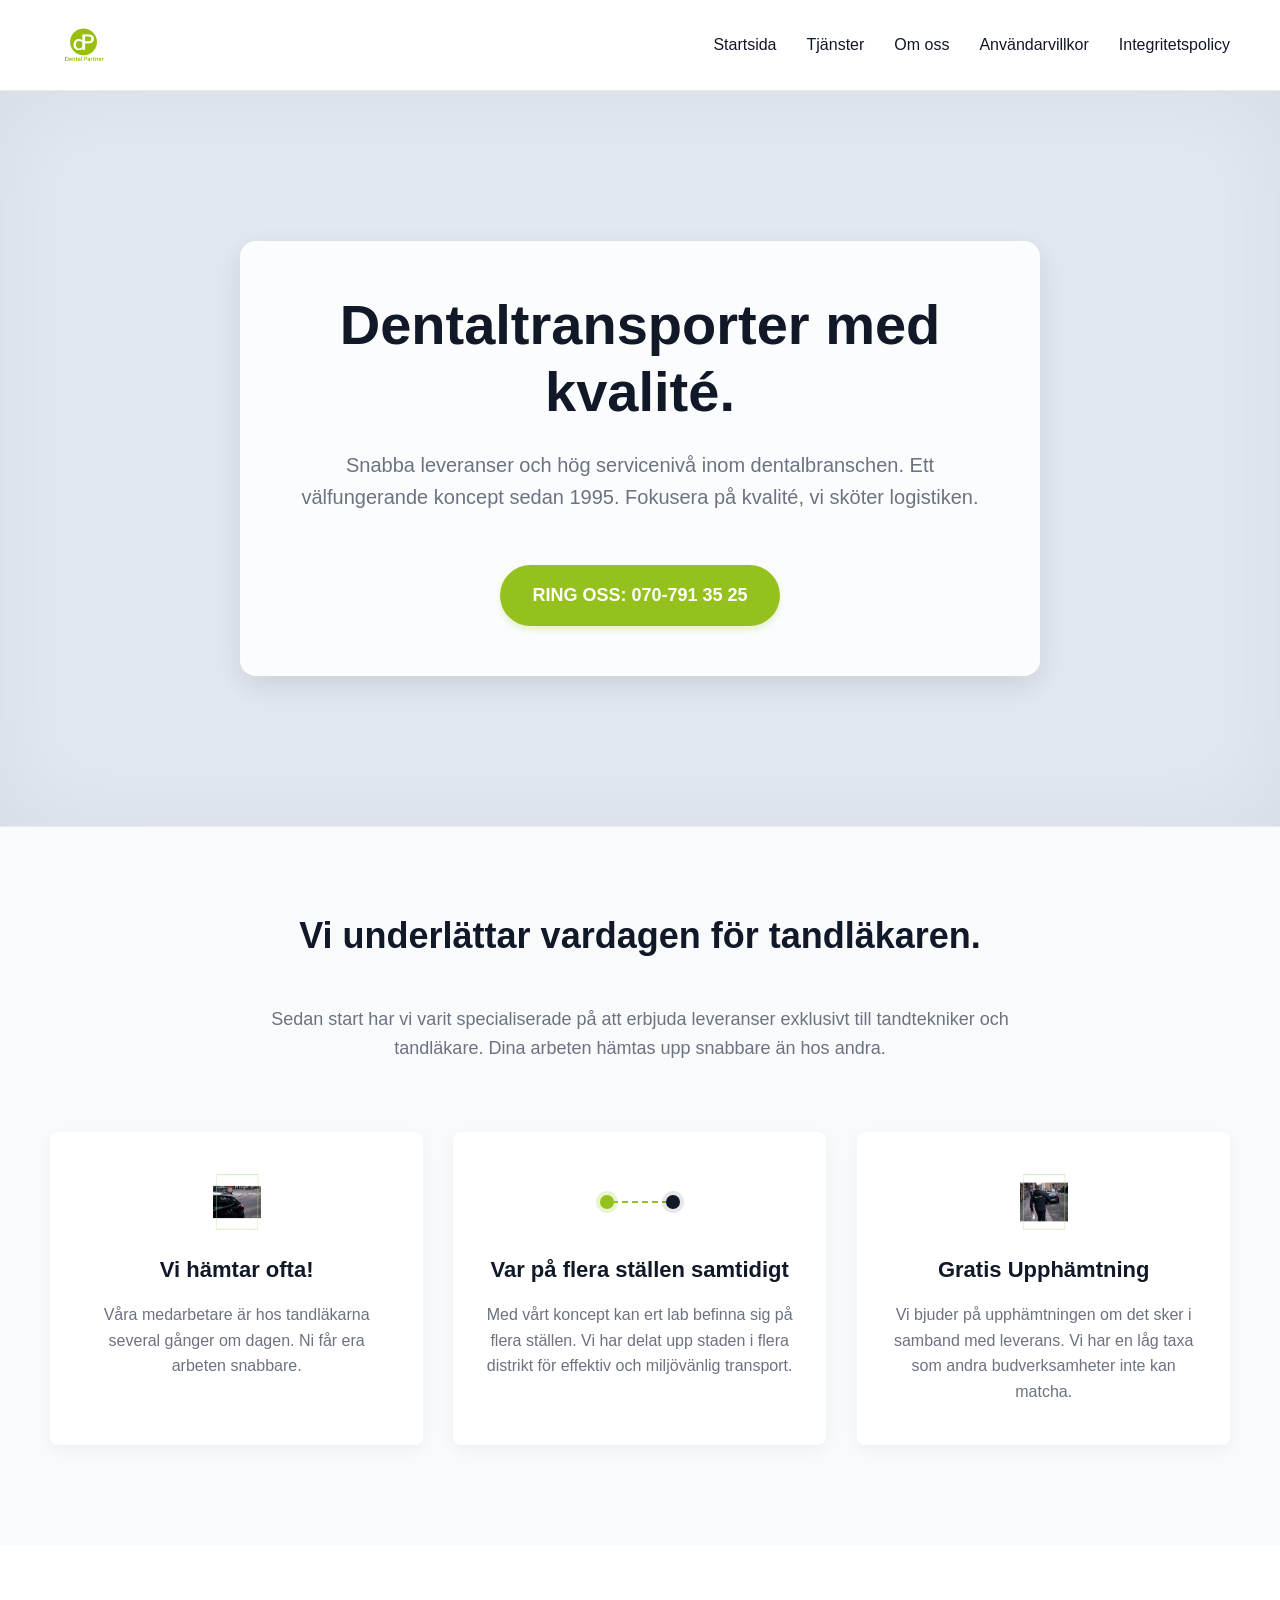
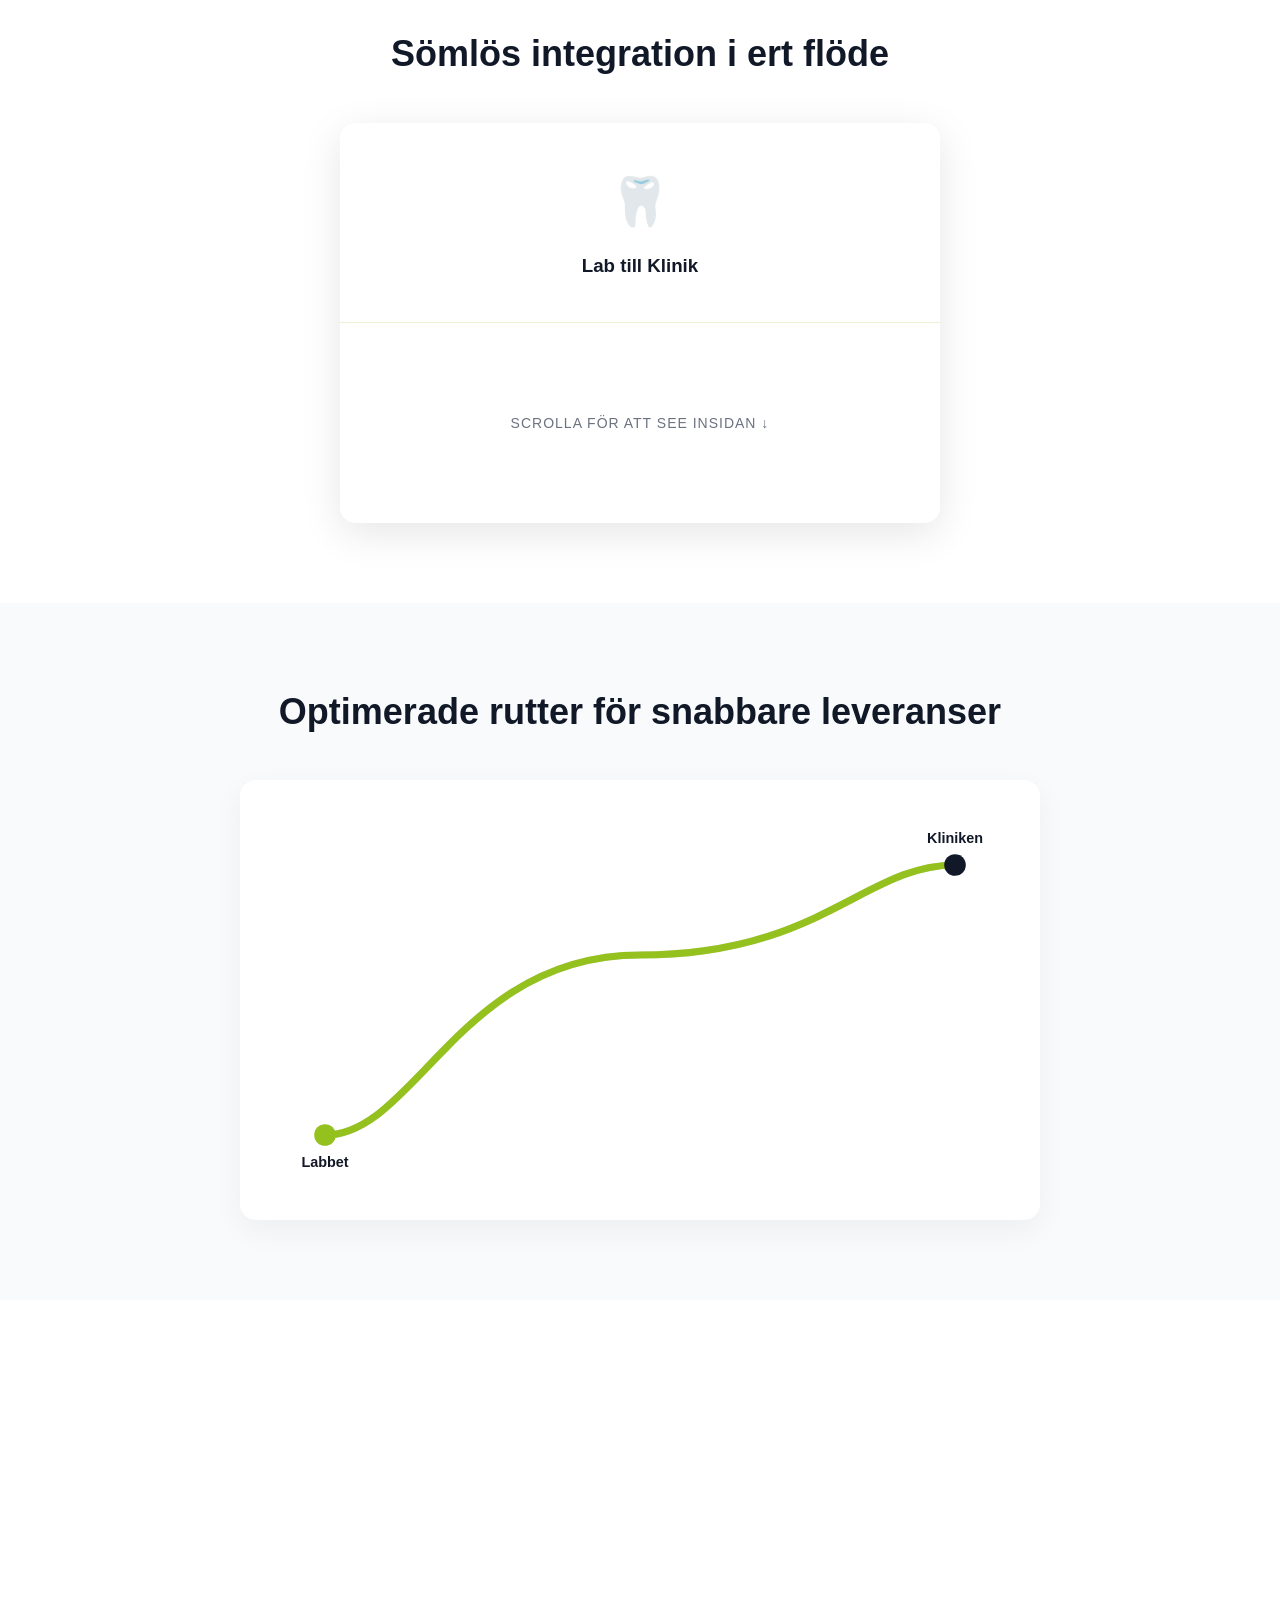
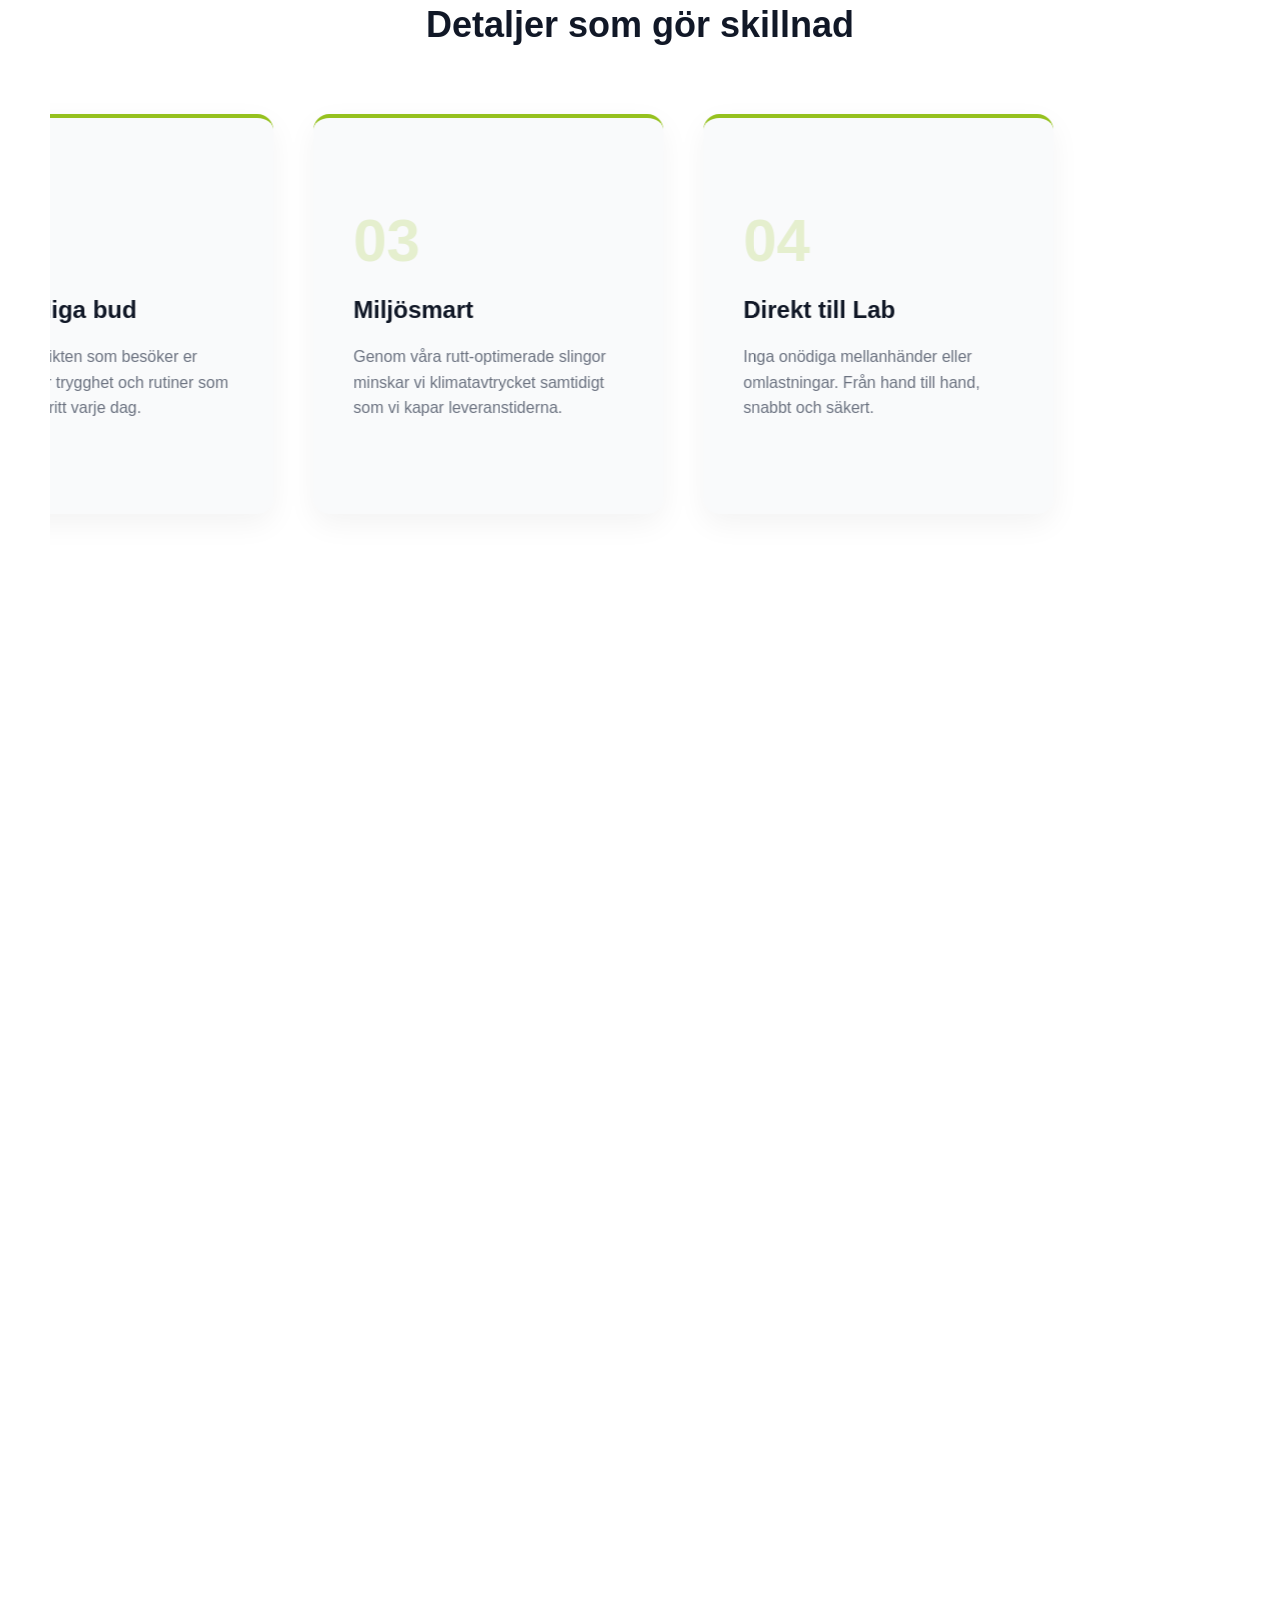
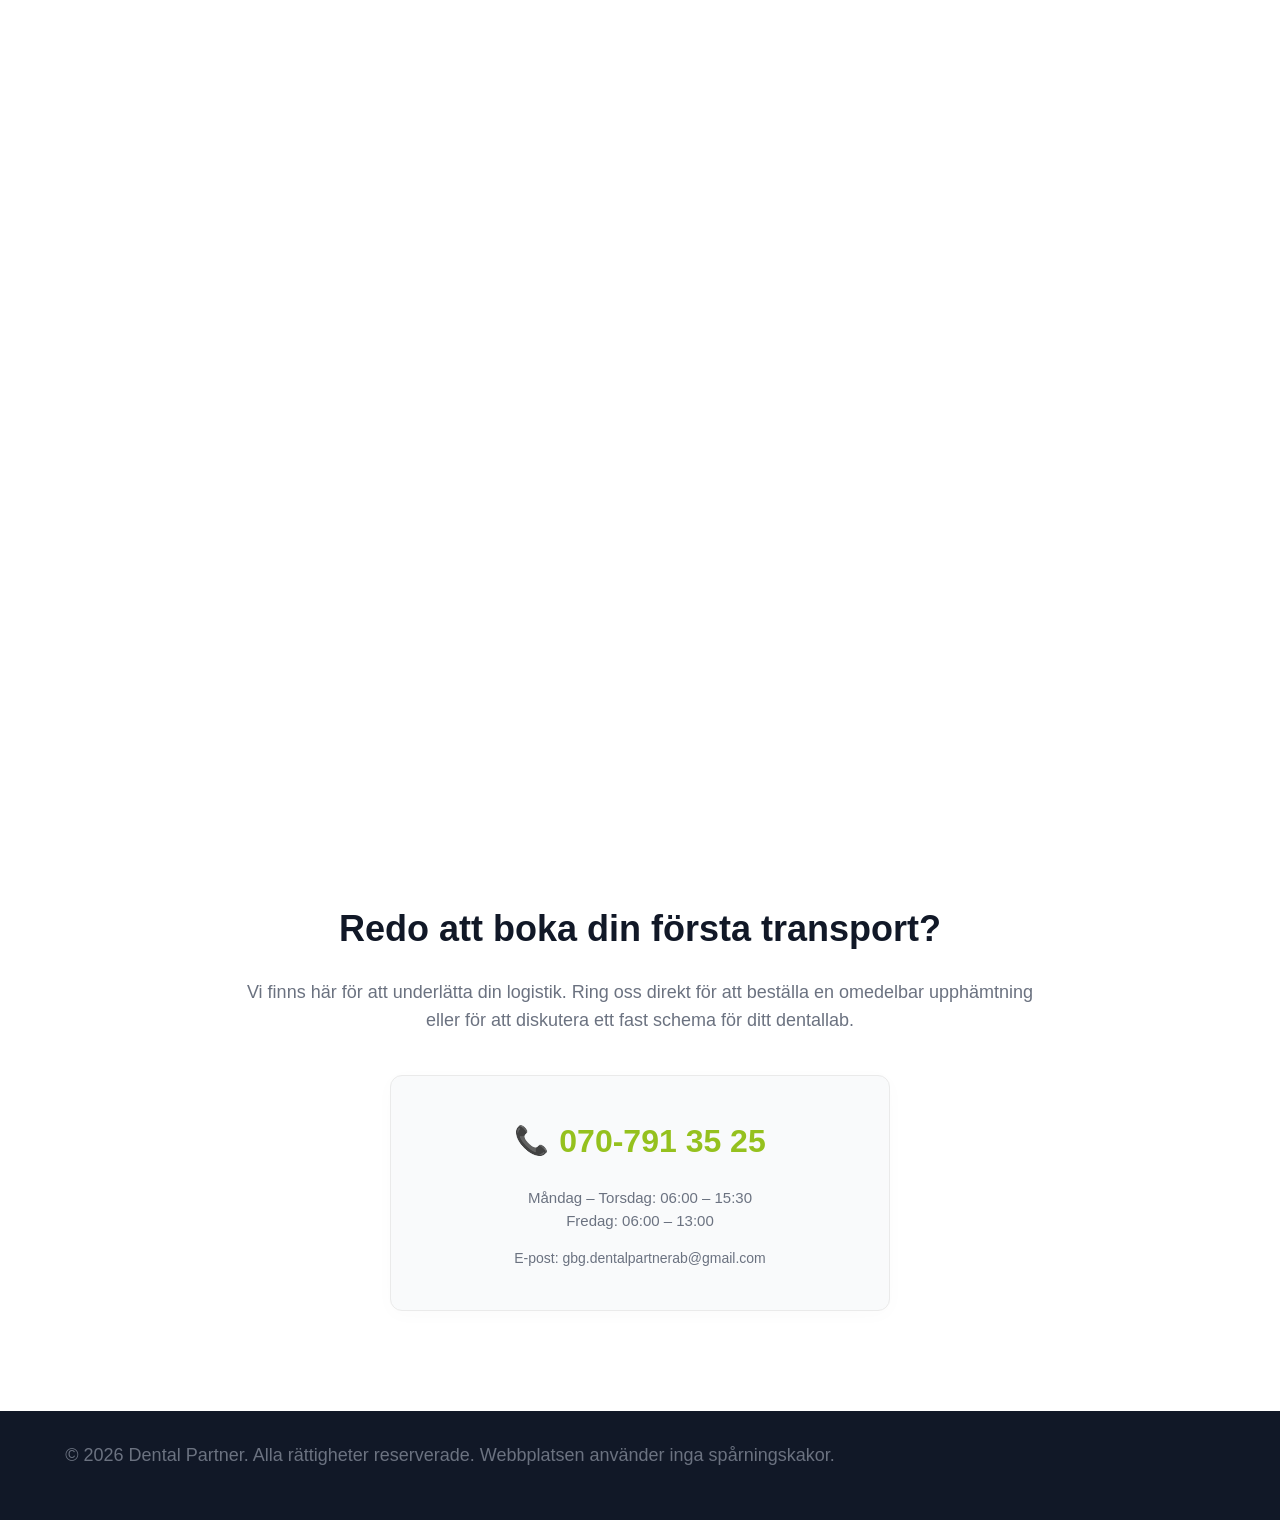
==== commit ad5fb667: "Lade till svenska sidor för användarvillkor och integritetspolicy" ====
--- a/index.html
+++ b/index.html
@@ -23,6 +23,8 @@
             <a href="index.html">Startsida</a>
             <a href="tjanster.html">Tjänster</a>
             <a href="om-oss.html">Om oss</a>
+            <a href="anvandarvillkor.html">Användarvillkor</a>
+            <a href="integritetspolicy.html">Integritetspolicy</a>
         </nav>
     </header>
 
--- a/css/style.css
+++ b/css/style.css
@@ -427,16 +427,19 @@
   height: 100vh;
   display: flex;
   flex-direction: column;
-  justify-content: center;
+  justify-content: center; /* Centrerar innehåll vertikalt */
+  align-items: center;     /* Centrerar innehåll horisontellt oavsett skärm */
   overflow: hidden;
   padding-top: 50px;
 }
 
 .horizontal-title {
   text-align: center;
-  margin-bottom: 60px;
-  padding: 0 50px;
-  color: var(--color-text-main);
+  margin: 0 auto 60px auto; /* Håller rubriken balanserad och centrerad */
+  padding: 0 20px;
+  color: var(--color-text-main);
+  width: 100%;
+  max-width: 1200px;        /* Begränsar bredden på superstora skärmar */
 }
 
 .horizontal-track {
@@ -615,7 +618,7 @@
 
 .stat-label {
   font-size: 14px;
-  color: var(--color-text-muted);
+  color: var(--text-muted);
   text-transform: uppercase;
   letter-spacing: 1px;
   font-weight: bold;
